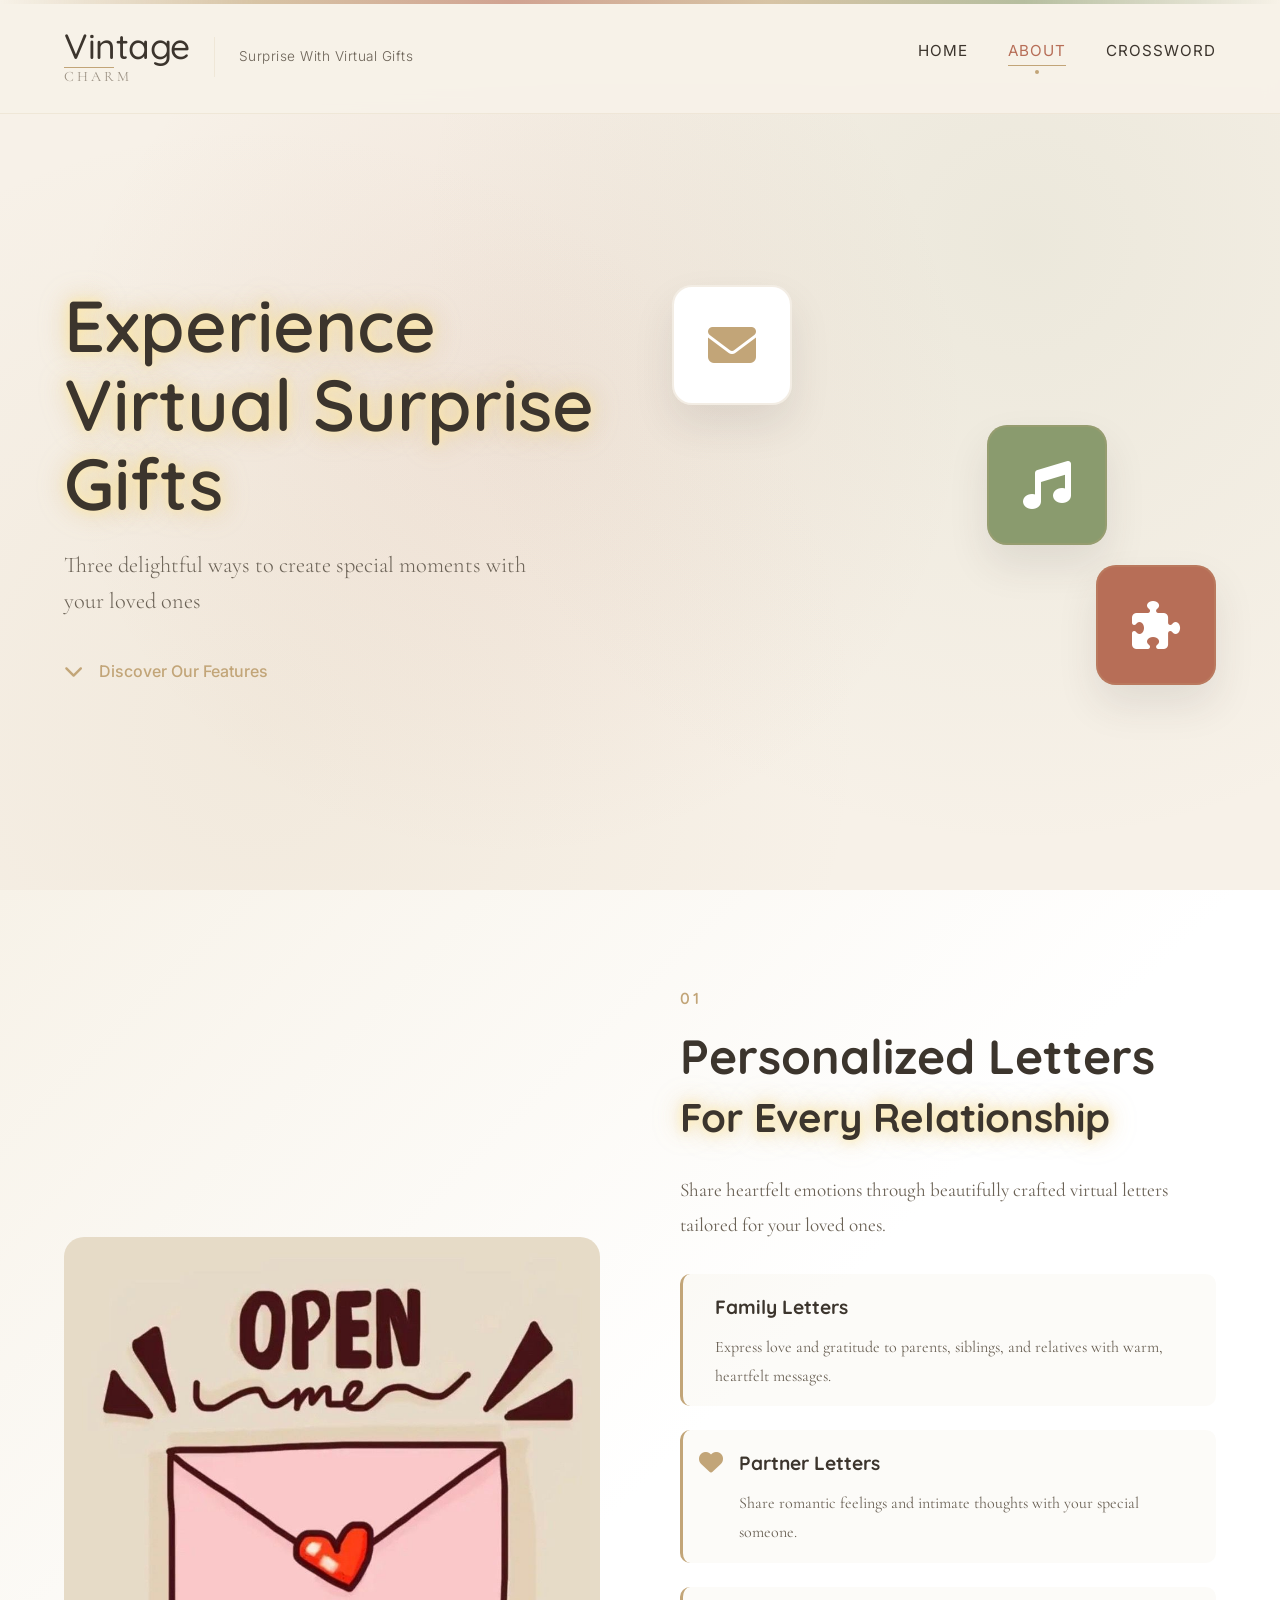
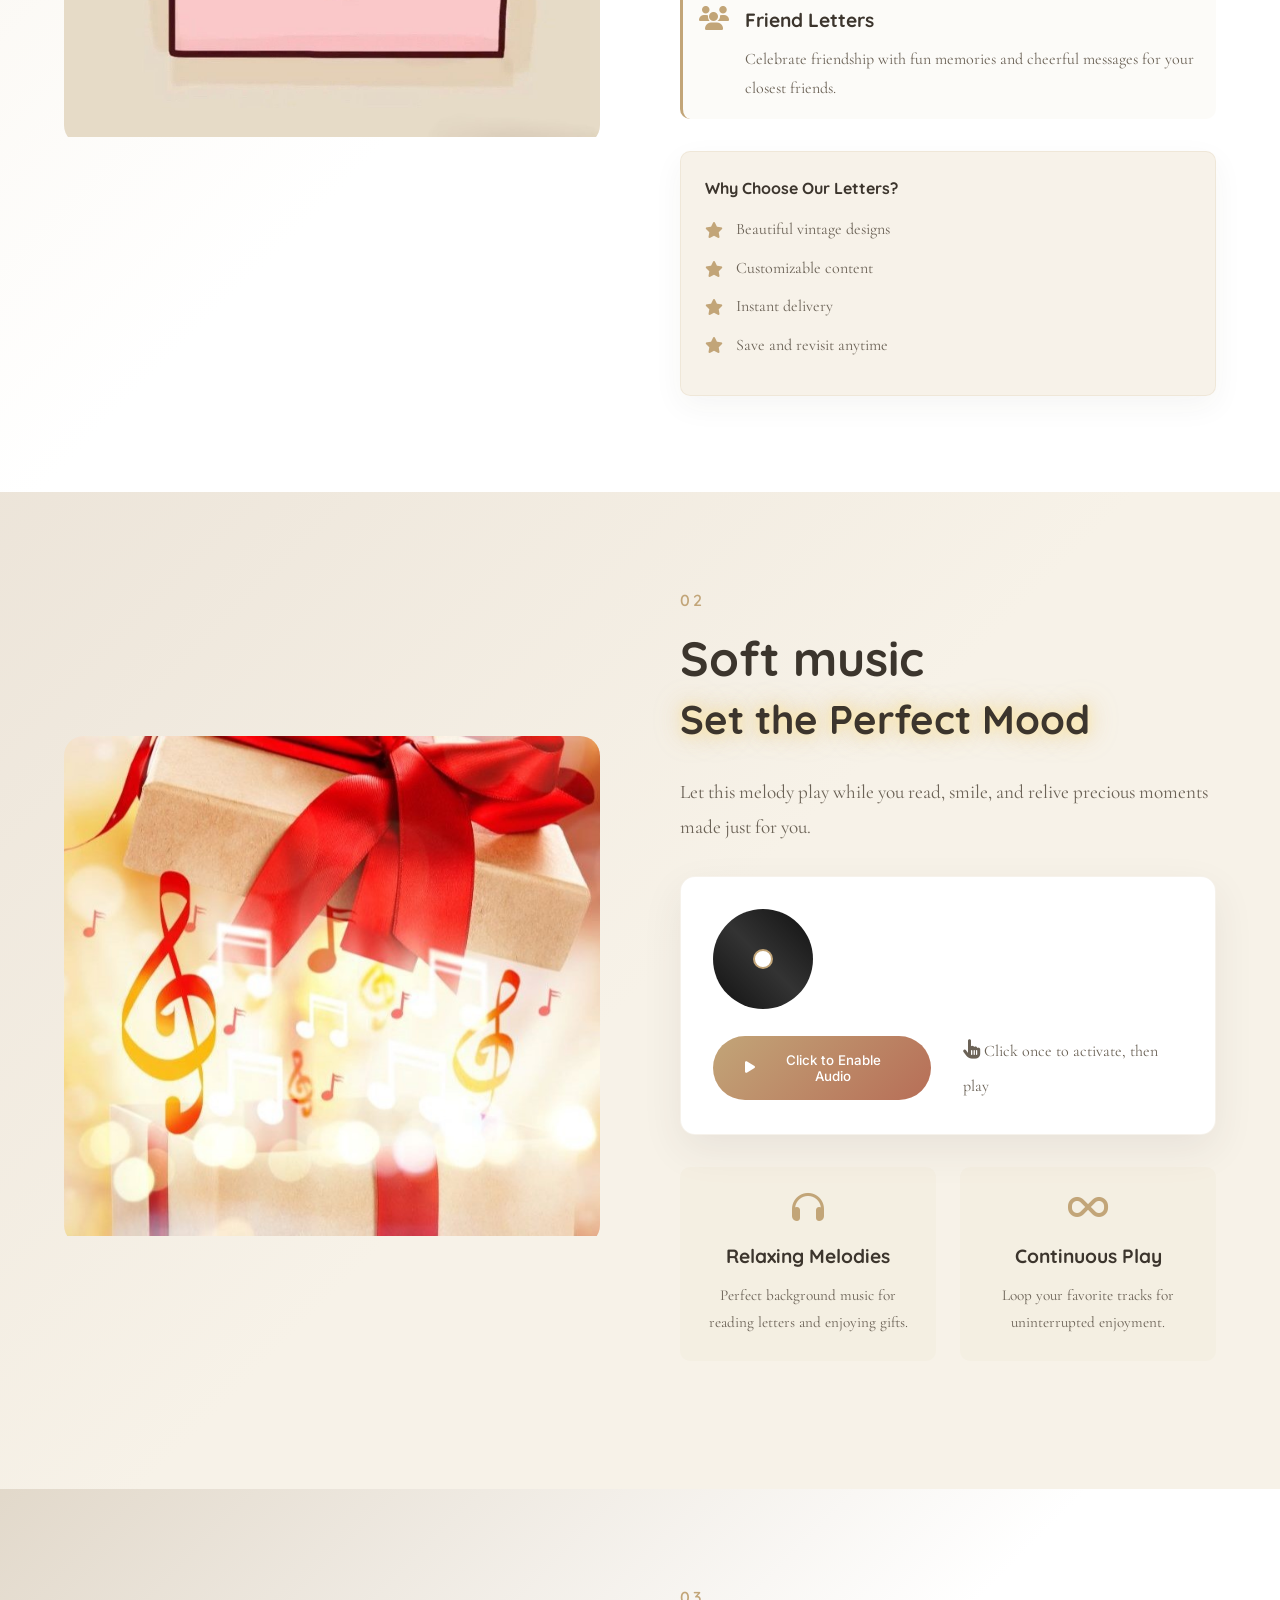
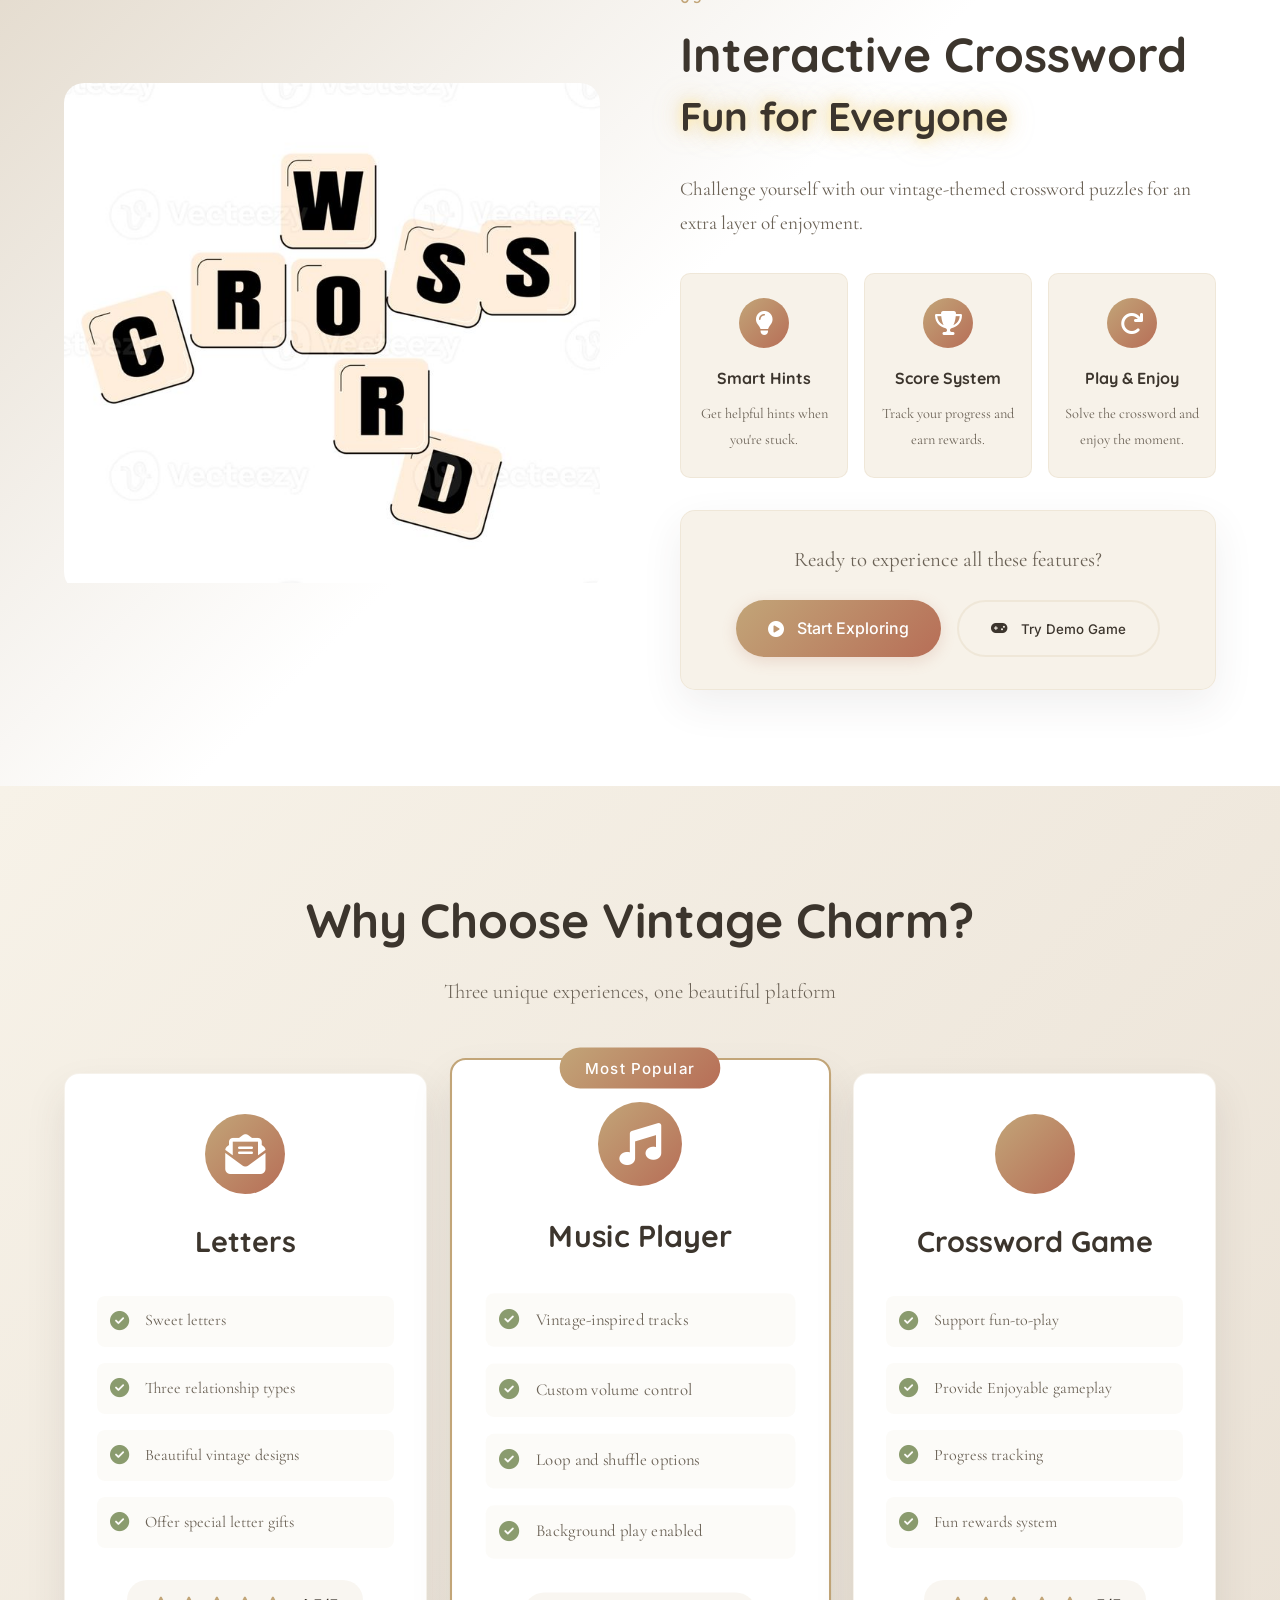
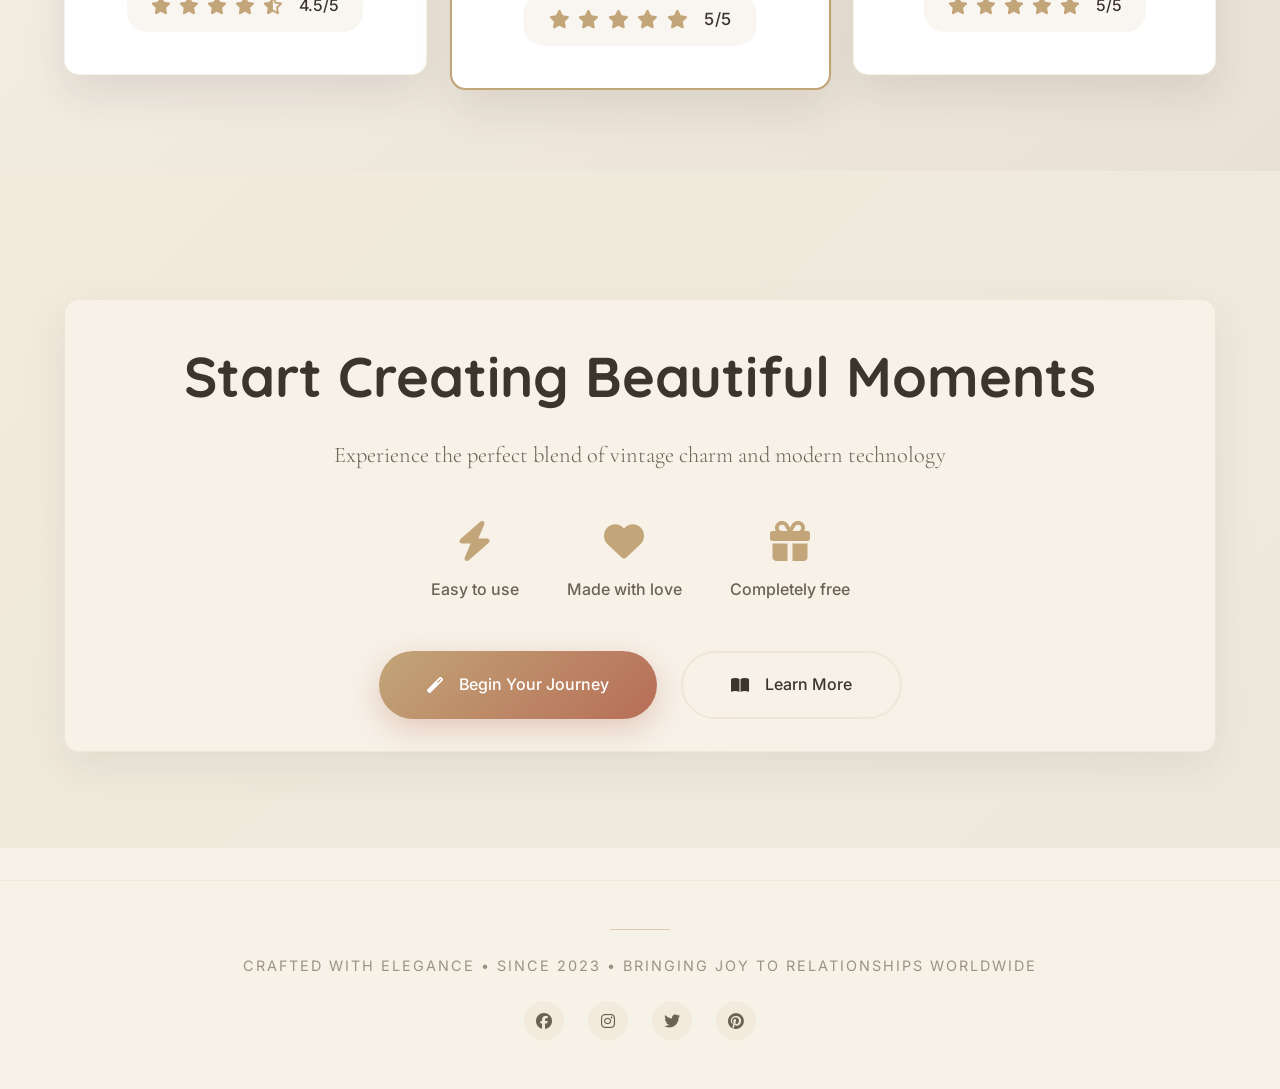
==== about.html @ c9e15c5e "Initial upload of Vintage Charm website" ====
<!DOCTYPE html>
<html lang="en">
<head>
    <meta charset="UTF-8">
    <meta name="viewport" content="width=device-width, initial-scale=1.0">
    <title>Vintage Charm - Experience Our Gifts</title>
    <link rel="stylesheet" href="https://cdnjs.cloudflare.com/ajax/libs/font-awesome/6.4.0/css/all.min.css">
    <link rel="preconnect" href="https://fonts.googleapis.com">
    <link rel="preconnect" href="https://fonts.gstatic.com" crossorigin>
    <link href="https://fonts.googleapis.com/css2?family=Cormorant+Garamond:wght@300;400;500;600&family=Inter:wght@300;400&display=swap" rel="stylesheet">
    <link rel="stylesheet" href="css/about.css">
    <style>
        @import url('https://fonts.googleapis.com/css2?family=Quicksand:wght@400;500;600&display=swap');
    </style>
</head>
<body>
    <!-- Vintage Decorative Top Border -->
    <div class="vintage-border"></div>
    
    <!-- Navigation Bar -->
    <nav class="navbar">
        <div class="nav-container">
            <!-- Logo on Left -->
            <div class="logo-container">
                <div class="logo">
                    <span class="logo-main">Vintage</span>
                    <span class="logo-sub">Charm</span>
                </div>
                <div class="logo-divider"></div>
                <div class="logo-tagline">Surprise With Virtual Gifts</div>
            </div>

            <!-- Navigation Links on Right -->
            <div class="nav-right">
                <div class="nav-links" id="navLinks">
                    <a href="index.html" class="nav-link">
                        <span class="nav-text">Home</span>
                        <span class="nav-dot"></span>
                    </a>
                    <a href="gift.html" class="nav-link active">
                        <span class="nav-text">About</span>
                        <span class="nav-dot"></span>
                    </a>
                    <a href="game.html" class="nav-link">
                        <span class="nav-text">Crossword</span>
                        <span class="nav-dot"></span>
                    </a>
                </div>

                <!-- Mobile Menu Toggle -->
                <button class="menu-toggle" id="menuToggle" aria-label="Toggle menu">
                    <span class="menu-line"></span>
                    <span class="menu-line"></span>
                    <span class="menu-line"></span>
                </button>
            </div>
        </div>
    </nav>

    <!-- Main Content -->
    <main class="main-content">
        <!-- Hero Section -->
        <section class="gift-hero">
            <div class="hero-container">
                <div class="hero-content">
                    <h1 class="hero-title neon-text">Experience<br>Virtual Surprise Gifts</h1>
                    <p class="hero-subtitle">Three delightful ways to create special moments with your loved ones</p>
                    <div class="hero-scroll">
                        <i class="fas fa-chevron-down"></i>
                        <span>Discover Our Features</span>
                    </div>
                </div>
                <div class="hero-visual">
                    <div class="floating-envelope">
                        <i class="fas fa-envelope"></i>
                    </div>
                    <div class="floating-music">
                        <i class="fas fa-music"></i>
                    </div>
                    <div class="floating-puzzle">
                        <i class="fas fa-puzzle-piece"></i>
                    </div>
                </div>
            </div>
        </section>

        <!-- Letters Section -->
        <section class="feature-section letters-section">
            <div class="section-container">
                <div class="feature-image">
                    <div class="image-frame">
                        <img src="images/virtual_letter_gifts.jpg" 
                             alt="Vintage letters and envelopes" class="feature-img">
                      
                    </div>
                </div>
                <div class="feature-content">
                    <div class="feature-number">01</div>
                    <h2 class="feature-title">Personalized Letters<br><span class="neon-text">For Every Relationship</span></h2>
                    <div class="feature-description">
                        <p>Share heartfelt emotions through beautifully crafted virtual letters tailored for your loved ones.</p>
                        
                        <div class="feature-details">
                            <div class="detail-item">
                                <i class="fas fa-family"></i>
                                <div>
                                    <h4>Family Letters</h4>
                                    <p>Express love and gratitude to parents, siblings, and relatives with warm, heartfelt messages.</p>
                                </div>
                            </div>
                            <div class="detail-item">
                                <i class="fas fa-heart"></i>
                                <div>
                                    <h4>Partner Letters</h4>
                                    <p>Share romantic feelings and intimate thoughts with your special someone.</p>
                                </div>
                            </div>
                            <div class="detail-item">
                                <i class="fas fa-users"></i>
                                <div>
                                    <h4>Friend Letters</h4>
                                    <p>Celebrate friendship with fun memories and cheerful messages for your closest friends.</p>
                                </div>
                            </div>
                        </div>
                    </div>
                    
                    <div class="feature-benefits">
                        <h4>Why Choose Our Letters?</h4>
                        <ul>
                            <li><i class="fas fa-star"></i> Beautiful vintage designs</li>
                            <li><i class="fas fa-star"></i> Customizable content</li>
                            <li><i class="fas fa-star"></i> Instant delivery</li>
                            <li><i class="fas fa-star"></i> Save and revisit anytime</li>
                        </ul>
                    </div>
                </div>
            </div>
        </section>

        <!-- Music Section -->
        <section class="feature-section music-section-alt">
            <div class="section-container reverse">
                <div class="feature-content">
                    <div class="feature-number">02</div>
                    <h2 class="feature-title">Soft music<br><span class="neon-text">Set the Perfect Mood</span></h2>
                    <div class="feature-description">
                        <p>Let this melody play while you read, smile, and relive precious moments made just for you.</p>
                        
                       <div class="music-player-demo">
    <div class="player-visual">
        <div class="vinyl">
            <div class="vinyl-disc"></div>
            <div class="vinyl-center"></div>
        </div>
        <div class="sound-waves">
            <div class="wave"></div>
            <div class="wave"></div>
            <div class="wave"></div>
        </div>
    </div>
    
    <div class="player-controls">
        <button class="play-btn" id="demoPlay">
            <i class="fas fa-play"></i>
            <span>Click to Enable Audio</span>
        </button>
    
        
        <!-- User instruction -->
        <div class="audio-instruction">
            <i class="fas fa-hand-pointer"></i>
            <small>Click once to activate, then play</small>
        </div>
    </div>
    
    <!-- Audio Element -->
    <audio id="backgroundMusic" preload="none">
        <source src="assets/Count_on_Me.mp3" type="audio/mpeg">
    </audio>
</div>
                    
                        
                        <div class="music-features">
                            <div class="music-feature">
                                <i class="fas fa-headphones"></i>
                                <h4>Relaxing Melodies</h4>
                                <p>Perfect background music for reading letters and enjoying gifts.</p>
                            </div>
                            <div class="music-feature">
                                <i class="fas fa-infinity"></i>
                                <h4>Continuous Play</h4>
                                <p>Loop your favorite tracks for uninterrupted enjoyment.</p>
                            </div>
                        </div>
                    </div>
                </div>
                <div class="feature-image">
                    <div class="image-frame music-frame">
                        <img src="images/music.jpg" 
                             alt="Vintage music player" class="feature-img">
                        
                    </div>
                </div>
            </div>
        </section>

        <!-- Crossword Section -->
        <section class="feature-section crossword-section" id="crossword-section">
            <div class="section-container">
                <div class="feature-image">
                    <div class="image-frame puzzle-frame">
                        <img src="images/crossword_game.jpg" 
                             alt="Vintage puzzle and games" class="feature-img">
                        
                    </div>
                </div>
                <div class="feature-content">
                    <div class="feature-number">03</div>
                    <h2 class="feature-title">Interactive Crossword<br><span class="neon-text">Fun for Everyone</span></h2>
                    <div class="feature-description">
                        <p>Challenge yourself with our vintage-themed crossword puzzles for an extra layer of enjoyment.</p>
                        
                        
                        <div class="game-features-grid">
                            <div class="game-feature">
                                <div class="game-icon">
                                    <i class="fas fa-lightbulb"></i>
                                </div>
                                <h4>Smart Hints</h4>
                                <p>Get helpful hints when you're stuck.</p>
                            </div>
                            <div class="game-feature">
                                <div class="game-icon">
                                    <i class="fas fa-trophy"></i>
                                </div>
                                <h4>Score System</h4>
                                <p>Track your progress and earn rewards.</p>
                            </div>
                            <div class="game-feature">
                                <div class="game-icon">
                                    <i class="fas fa-redo"></i>
                                </div>
                                <h4>Play & Enjoy</h4>
                                <p>Solve the crossword and enjoy the moment.</p>
                            </div>
                        </div>
                    </div>
                    
                    <div class="cta-container">
                        <p class="cta-text">Ready to experience all these features?</p>
                        <div class="cta-buttons">
                            <a href="index.html" class="cta-btn primary-btn">
                                <i class="fas fa-play-circle"></i>
                                <span>Start Exploring</span>
                            </a>
                            <button class="cta-btn secondary-btn" id="playDemo" onclick="window.location.href='game.html'">
                                <i class="fas fa-gamepad"></i>
                                <span>Try Demo Game</span>
                            </button>
                        </div>
                    </div>
                </div>
            </div>
        </section>

        <!-- Feature Comparison -->
        <section class="comparison-section">
            <div class="comparison-container">
                <h2 class="comparison-title">Why Choose Vintage Charm?</h2>
                <p class="comparison-subtitle">Three unique experiences, one beautiful platform</p>
                
                <div class="comparison-grid">
                    <div class="comparison-card">
                        <div class="card-header">
                            <div class="card-icon">
                                <i class="fas fa-envelope-open-text"></i>
                            </div>
                            <h3>Letters</h3>
                        </div>
                        <div class="card-features">
                            <div class="feature">
                                <i class="fas fa-check-circle"></i>
                                <span>Sweet letters</span>
                            </div>
                            <div class="feature">
                                <i class="fas fa-check-circle"></i>
                                <span>Three relationship types</span>
                            </div>
                            <div class="feature">
                                <i class="fas fa-check-circle"></i>
                                <span>Beautiful vintage designs</span>
                            </div>
                            <div class="feature">
                                <i class="fas fa-check-circle"></i>
                                <span>Offer special letter gifts</span>
                            </div>
                        </div>
                        <div class="card-footer">
                            <div class="rating">
                                <i class="fas fa-star"></i>
                                <i class="fas fa-star"></i>
                                <i class="fas fa-star"></i>
                                <i class="fas fa-star"></i>
                                <i class="fas fa-star-half-alt"></i>
                                <span>4.5/5</span>
                            </div>
                        </div>
                    </div>
                    
                    <div class="comparison-card highlighted">
                        <div class="card-badge">Most Popular</div>
                        <div class="card-header">
                            <div class="card-icon">
                                <i class="fas fa-music"></i>
                            </div>
                            <h3>Music Player</h3>
                        </div>
                        <div class="card-features">
                            <div class="feature">
                                <i class="fas fa-check-circle"></i>
                                <span>Vintage-inspired tracks</span>
                            </div>
                            <div class="feature">
                                <i class="fas fa-check-circle"></i>
                                <span>Custom volume control</span>
                            </div>
                            <div class="feature">
                                <i class="fas fa-check-circle"></i>
                                <span>Loop and shuffle options</span>
                            </div>
                            <div class="feature">
                                <i class="fas fa-check-circle"></i>
                                <span>Background play enabled</span>
                            </div>
                        </div>
                        <div class="card-footer">
                            <div class="rating">
                                <i class="fas fa-star"></i>
                                <i class="fas fa-star"></i>
                                <i class="fas fa-star"></i>
                                <i class="fas fa-star"></i>
                                <i class="fas fa-star"></i>
                                <span>5/5</span>
                            </div>
                        </div>
                    </div>
                    
                    <div class="comparison-card">
                        <div class="card-header">
                            <div class="card-icon">
                                <i class="fas fa-crossword"></i>
                            </div>
                            <h3>Crossword Game</h3>
                        </div>
                        <div class="card-features">
                            <div class="feature">
                                <i class="fas fa-check-circle"></i>
                                <span>Support fun-to-play</span>
                            </div>
                            <div class="feature">
                                <i class="fas fa-check-circle"></i>
                                <span>Provide Enjoyable gameplay</span>
                            </div>
                            <div class="feature">
                                <i class="fas fa-check-circle"></i>
                                <span>Progress tracking</span>
                            </div>
                            <div class="feature">
                                <i class="fas fa-check-circle"></i>
                                <span>Fun rewards system</span>
                            </div>
                        </div>
                        <div class="card-footer">
                            <div class="rating">
                                <i class="fas fa-star"></i>
                                <i class="fas fa-star"></i>
                                <i class="fas fa-star"></i>
                                <i class="fas fa-star"></i>
                                <i class="fas fa-star"></i>
                                <span>5/5</span>
                            </div>
                        </div>
                    </div>
                </div>
            </div>
        </section>

        <!-- Final CTA -->
        <section class="final-cta">
            <div class="cta-container">
                <h2 class="cta-title">Start Creating Beautiful Moments</h2>
                <p class="cta-subtitle">Experience the perfect blend of vintage charm and modern technology</p>
                
                <div class="cta-features">
                    <div class="cta-feature">
                        <i class="fas fa-bolt"></i>
                        <p>Easy to use</p>
                    </div>
                    <div class="cta-feature">
                        <i class="fas fa-heart"></i>
                        <p>Made with love</p>
                    </div>
                    <div class="cta-feature">
                        <i class="fas fa-gift"></i>
                        <p>Completely free</p>
                    </div>
                </div>
                
                <div class="cta-actions">
                    <a href="index.html" class="main-cta-btn">
                        <i class="fas fa-magic"></i>
                        <span>Begin Your Journey</span>
                    </a>
                    <a href="about.html" class="secondary-cta-btn">
                        <i class="fas fa-book-open"></i>
                        <span>Learn More</span>
                    </a>
                </div>
            </div>
        </section>
    </main>

    <!-- Vintage Footer -->
    <footer class="vintage-footer">
        <div class="footer-content">
            <div class="footer-line"></div>
            <p class="footer-text">Crafted with elegance • Since 2023 • Bringing joy to relationships worldwide</p>
            <div class="social-icons">
                <a href="https://www.facebook.com" class="social-icon"><i class="fab fa-facebook"></i></a>
                <a href="https://www.instagram.com" class="social-icon"><i class="fab fa-instagram"></i></a>
                <a href="https://twitter.com" class="social-icon"><i class="fab fa-twitter"></i></a>
                <a href="https://pinterest.com" class="social-icon"><i class="fab fa-pinterest"></i></a>
            </div>
        </div>
    </footer>

    <script src="js/about.js"></script>
   
</body>
</html>
---- css/about.css ----
/* ===== CSS Variables - Vintage Color Palette ===== */
:root {
    /* Primary Vintage Colors */
    --vintage-cream: #F7F2E8;
    --antique-beige: #E8DFD3;
    --soft-oatmeal: #D9CEBE;
    --warm-sand: #C9BAA5;
    
    /* Accent Colors */
    --accent-gold: #C2A578;
    --rust-accent: #B76E57;
    --sage-green: #8A9B6E;
    
    /* Neon Glow Colors */
    --neon-gold: #FFE8A3;
    --neon-glow: rgba(255, 232, 163, 0.8);
    --neon-shadow: rgba(194, 165, 120, 0.4);
    
    /* Text Colors */
    --text-dark: #3C352D;
    --text-medium: #6B6256;
    --text-light: #9C9284;
    
    /* Decorative Colors */
    --border-soft: rgba(194, 165, 120, 0.15);
    --shadow-subtle: rgba(60, 53, 45, 0.05);
    
    /* Font Families */
    --font-heading: 'Quicksand', -apple-system, BlinkMacSystemFont, sans-serif;
    --font-body: 'Cormorant Garamond', Georgia, serif;
    --font-ui: 'Inter', -apple-system, BlinkMacSystemFont, sans-serif;
}

/* ===== Base Reset & Typography ===== */
* {
    margin: 0;
    padding: 0;
    box-sizing: border-box;
}

body {
    font-family: var(--font-body);
    background-color: var(--vintage-cream);
    color: var(--text-dark);
    line-height: 1.6;
    overflow-x: hidden;
}

/* ===== Vintage Decorative Border ===== */
.vintage-border {
    position: fixed;
    top: 0;
    left: 0;
    right: 0;
    height: 4px;
    background: linear-gradient(90deg, 
        transparent 0%, 
        var(--accent-gold) 20%, 
        var(--rust-accent) 40%, 
        var(--accent-gold) 60%, 
        var(--sage-green) 80%, 
        transparent 100%);
    z-index: 1002;
    opacity: 0.6;
}

/* ===== Navigation Bar ===== */
.navbar {
    position: fixed;
    top: 0;
    left: 0;
    right: 0;
    background-color: var(--vintage-cream);
    z-index: 1001;
    padding: 1.8rem 5%;
    border-bottom: 1px solid var(--border-soft);
    backdrop-filter: blur(10px);
    background-color: rgba(247, 242, 232, 0.95);
}

.nav-container {
    max-width: 1400px;
    margin: 0 auto;
    display: flex;
    justify-content: space-between;
    align-items: center;
}

/* ===== Logo Styles ===== */
.logo-container {
    display: flex;
    align-items: center;
    gap: 1.5rem;
}

.logo {
    display: flex;
    flex-direction: column;
    line-height: 1;
}

.logo-main {
    font-family: var(--font-heading);
    font-size: 2.2rem;
    font-weight: 500;
    letter-spacing: -0.5px;
    color: var(--text-dark);
    position: relative;
    padding-bottom: 4px;
}

.logo-main::after {
    content: '';
    position: absolute;
    bottom: 0;
    left: 0;
    width: 40%;
    height: 1px;
    background-color: var(--accent-gold);
    transition: width 0.3s ease;
}

.logo:hover .logo-main::after {
    width: 100%;
}

.logo-sub {
    font-family: var(--font-body);
    font-size: 0.9rem;
    font-weight: 400;
    letter-spacing: 3px;
    color: var(--text-light);
    margin-top: 2px;
    text-transform: uppercase;
}

.logo-divider {
    width: 1px;
    height: 40px;
    background-color: var(--border-soft);
}

.logo-tagline {
    font-family: var(--font-ui);
    font-size: 0.85rem;
    color: var(--text-medium);
    font-weight: 300;
    letter-spacing: 0.5px;
    max-width: 180px;
}

/* ===== Navigation Links ===== */
.nav-right {
    display: flex;
    align-items: center;
}

.nav-links {
    display: flex;
    gap: 2.5rem;
    align-items: center;
}

.nav-link {
    display: flex;
    flex-direction: column;
    align-items: center;
    text-decoration: none;
    position: relative;
    padding: 0.5rem 0;
    transition: all 0.3s ease;
}

.nav-text {
    font-family: var(--font-ui);
    font-size: 0.95rem;
    color: var(--text-dark);
    letter-spacing: 1px;
    font-weight: 400;
    text-transform: uppercase;
    transition: color 0.3s ease;
}

.nav-dot {
    width: 4px;
    height: 4px;
    background-color: transparent;
    border-radius: 50%;
    margin-top: 6px;
    transition: all 0.3s ease;
}

/* ===== Navigation Hover & Active States ===== */
.nav-link:hover .nav-text {
    color: var(--rust-accent);
}

.nav-link:hover .nav-dot {
    background-color: var(--accent-gold);
    transform: scale(1.2);
}

.nav-link.active .nav-text {
    color: var(--rust-accent);
    position: relative;
}

.nav-link.active .nav-text::after {
    content: '';
    position: absolute;
    bottom: -2px;
    left: 0;
    width: 100%;
    height: 1px;
    background-color: var(--accent-gold);
}

.nav-link.active .nav-dot {
    background-color: var(--accent-gold);
}

/* ===== Mobile Menu Toggle ===== */
.menu-toggle {
    display: none;
    flex-direction: column;
    justify-content: space-between;
    width: 30px;
    height: 21px;
    background: none;
    border: none;
    cursor: pointer;
    padding: 0;
    z-index: 1003;
}

.menu-line {
    width: 100%;
    height: 1px;
    background-color: var(--text-dark);
    transition: all 0.3s ease;
    transform-origin: left center;
}

.menu-toggle:hover .menu-line {
    background-color: var(--accent-gold);
}

/* ===== Vintage Footer ===== */
.vintage-footer {
    padding: 3rem 5%;
    border-top: 1px solid var(--border-soft);
    margin-top: 2rem;
}

.footer-content {
    max-width: 1400px;
    margin: 0 auto;
    text-align: center;
}

.footer-line {
    width: 60px;
    height: 1px;
    background-color: var(--accent-gold);
    margin: 0 auto 1.5rem;
    opacity: 0.5;
}

.footer-text {
    font-family: var(--font-ui);
    font-size: 0.9rem;
    color: var(--text-light);
    letter-spacing: 2px;
    text-transform: uppercase;
}

/* ===== Responsive Design ===== */

@media (max-width: 768px) {
    .navbar {
        padding: 1.5rem 5%;
    }
    
    .nav-container {
        flex-wrap: wrap;
    }
    
    .menu-toggle {
        display: flex;
    }
    
    .nav-links {
        position: fixed;
        top: 0;
        right: -100%;
        width: 280px;
        height: 100vh;
        background-color: var(--vintage-cream);
        flex-direction: column;
        justify-content: center;
        gap: 2.5rem;
        padding: 2rem;
        transition: right 0.4s ease;
        box-shadow: -5px 0 20px var(--shadow-subtle);
        z-index: 1002;
    }
    
    .nav-links.active {
        right: 0;
    }
    
    .menu-toggle.active .menu-line:nth-child(1) {
        transform: rotate(45deg) translate(2px, 1px);
    }
    
    .menu-toggle.active .menu-line:nth-child(2) {
        opacity: 0;
    }
    
    .menu-toggle.active .menu-line:nth-child(3) {
        transform: rotate(-45deg) translate(2px, -1px);
    }
    
    .logo-main {
        font-size: 1.8rem;
    }
    
    .logo-tagline {
        display: none;
    }
}

/* ===== Gift Page Main Styles ===== */
.main-content {
    margin-top: 80px;
    padding: 0;
}

/* Hero Section */
.gift-hero {
    min-height: 90vh;
     background-color: rgba(247, 242, 232, 0.95);
    display: flex;
    align-items: center;
    justify-content: center;
    padding: 4rem 5%;
    position: relative;
    overflow: hidden;
}

.gift-hero::before {
    content: '';
    position: absolute;
    top: 0;
    left: 0;
    right: 0;
    bottom: 0;
    background: 
        radial-gradient(circle at 20% 80%, rgba(194, 165, 120, 0.1) 0%, transparent 50%),
        radial-gradient(circle at 80% 20%, rgba(138, 155, 110, 0.1) 0%, transparent 50%),
        radial-gradient(circle at 40% 40%, rgba(183, 110, 87, 0.1) 0%, transparent 50%);
}

.hero-container {
    max-width: 1400px;
    width: 100%;
    display: flex;
    align-items: center;
    justify-content: space-between;
    gap: 4rem;
    position: relative;
    z-index: 1;
}

.hero-content {
    flex: 1;
}

.hero-title {
    font-family: var(--font-heading);
    font-size: 4.5rem;
    font-weight: 600;
    line-height: 1.1;
    color: var(--text-dark);
    margin-bottom: 1.5rem;
}

.neon-text {
    animation: neonPulse 3s infinite alternate;
    text-shadow: 
        0 0 10px var(--neon-glow),
        0 0 20px var(--neon-glow),
        0 0 30px var(--neon-shadow);
}

@keyframes neonPulse {
    0% {
        text-shadow: 
            0 0 10px var(--neon-glow),
            0 0 20px var(--neon-glow),
            0 0 30px var(--neon-shadow);
    }
    100% {
        text-shadow: 
            0 0 20px var(--neon-glow),
            0 0 40px var(--neon-glow),
            0 0 60px var(--neon-shadow);
    }
}

.hero-subtitle {
    font-family: var(--font-body);
    font-size: 1.4rem;
    color: var(--text-medium);
    margin-bottom: 2.5rem;
    font-weight: 300;
    max-width: 500px;
}

.hero-scroll {
    display: flex;
    align-items: center;
    gap: 1rem;
    color: var(--accent-gold);
    font-family: var(--font-ui);
    font-weight: 500;
    animation: bounce 2s infinite;
}

@keyframes bounce {
    0%, 100% { transform: translateY(0); }
    50% { transform: translateY(-10px); }
}

.hero-scroll i {
    font-size: 1.2rem;
}

.hero-visual {
    flex: 1;
    position: relative;
    height: 400px;
}

.floating-envelope,
.floating-music,
.floating-puzzle {
    position: absolute;
    width: 120px;
    height: 120px;
    background: white;
    border-radius: 20px;
    display: flex;
    align-items: center;
    justify-content: center;
    font-size: 3rem;
    color: var(--accent-gold);
    box-shadow: 
        0 20px 40px rgba(60, 53, 45, 0.1),
        inset 0 0 0 2px rgba(194, 165, 120, 0.2);
    animation: floatElement 6s ease-in-out infinite;
}

.floating-envelope {
    top: 0;
    left: 0;
    animation-delay: 0s;
}

.floating-music {
    top: 50%;
    right: 20%;
    transform: translateY(-50%);
    animation-delay: 2s;
    background: var(--sage-green);
    color: white;
}

.floating-puzzle {
    bottom: 0;
    right: 0;
    animation-delay: 4s;
    background: var(--rust-accent);
    color: white;
}

@keyframes floatElement {
    0%, 100% { 
        transform: translateY(0) rotate(0deg); 
    }
    50% { 
        transform: translateY(-20px) rotate(5deg); 
    }
}

/* Feature Sections */
.feature-section {
    padding: 6rem 5%;
    position: relative;
}

.letters-section {
    background: linear-gradient(135deg, 
        rgba(247, 242, 232, 0.7) 0%, 
        rgba(255, 255, 255, 1) 50%);
}

.music-section-alt {
    background: linear-gradient(135deg, 
        rgba(232, 223, 211, 0.7) 0%, 
        rgba(247, 242, 232, 1) 50%);
}

.crossword-section {
    background: linear-gradient(135deg, 
        rgba(217, 206, 190, 0.7) 0%, 
        rgba(255, 255, 255, 1) 50%);
}

.section-container {
    max-width: 1400px;
    margin: 0 auto;
    display: flex;
    align-items: center;
    gap: 5rem;
}

.section-container.reverse {
    flex-direction: row-reverse;
}

.feature-image {
    flex: 1;
}

.feature-content {
    flex: 1;
}

.image-frame {
    position: relative;
    border-radius: 20px;
    overflow: hidden;
}

.feature-img {
    width: 100%;
    height: 500px;
    object-fit: cover;
    transition: transform 0.8s ease;
}

.image-frame:hover .feature-img {
    transform: scale(1.05);
}

.image-overlay {
    position: absolute;
    top: 0;
    left: 0;
    right: 0;
    bottom: 0;
    pointer-events: none;
}

.polaroid {
    position: absolute;
    width: 100px;
    height: 120px;
    background: white;
    padding: 10px;
    border-radius: 5px;
    box-shadow: 0 10px 30px rgba(0, 0, 0, 0.2);
    display: flex;
    flex-direction: column;
    align-items: center;
    justify-content: center;
    animation: float 8s ease-in-out infinite;
}

.polaroid i {
    font-size: 2rem;
    color: var(--accent-gold);
    margin-bottom: 10px;
}

.polaroid span {
    font-family: var(--font-ui);
    font-size: 0.9rem;
    color: var(--text-dark);
    font-weight: 500;
}

.polaroid-1 {
    top: 20px;
    left: 20px;
    animation-delay: 0s;
}

.polaroid-2 {
    top: 50%;
    right: 30px;
    transform: translateY(-50%);
    animation-delay: 2s;
}

.polaroid-3 {
    bottom: 20px;
    left: 40px;
    animation-delay: 4s;
}

.feature-number {
    font-family: var(--font-heading);
    font-size: 1rem;
    color: var(--accent-gold);
    margin-bottom: 1rem;
    font-weight: 600;
    letter-spacing: 3px;
    text-transform: uppercase;
}

.feature-title {
    font-family: var(--font-heading);
    font-size: 3rem;
    color: var(--text-dark);
    margin-bottom: 2rem;
    line-height: 1.2;
}

.feature-title span {
    display: block;
    margin-top: 0.5rem;
    font-size: 2.5rem;
}

.feature-description {
    font-family: var(--font-body);
    font-size: 1.2rem;
    color: var(--text-medium);
    line-height: 1.8;
    margin-bottom: 2rem;
}

.feature-details {
    margin: 2rem 0;
}

.detail-item {
    display: flex;
    align-items: flex-start;
    gap: 1rem;
    margin-bottom: 1.5rem;
    padding: 1rem;
    background: rgba(194, 165, 120, 0.05);
    border-radius: 10px;
    border-left: 3px solid var(--accent-gold);
}

.detail-item i {
    font-size: 1.5rem;
    color: var(--accent-gold);
    margin-top: 0.2rem;
}

.detail-item h4 {
    font-family: var(--font-heading);
    font-size: 1.2rem;
    color: var(--text-dark);
    margin-bottom: 0.5rem;
}

.detail-item p {
    font-family: var(--font-body);
    color: var(--text-medium);
    font-size: 1rem;
    margin: 0;
}

.feature-benefits {
    background: rgba(247, 242, 232, 0.95);
    padding: 1.5rem;
    border-radius: 10px;
    border: 1px solid var(--border-soft);
    box-shadow: 0 10px 30px rgba(60, 53, 45, 0.05);
}

.feature-benefits h4 {
    font-family: var(--font-heading);
    color: var(--text-dark);
    margin-bottom: 1rem;
}

.feature-benefits ul {
    list-style: none;
}

.feature-benefits li {
    display: flex;
    align-items: center;
    gap: 0.8rem;
    margin-bottom: 0.8rem;
    font-family: var(--font-body);
    color: var(--text-medium);
}

.feature-benefits li i {
    color: var(--accent-gold);
}

/* Music Player Demo */
.music-player-demo {
    background: white;
    padding: 2rem;
    border-radius: 15px;
    margin: 2rem 0;
    border: 1px solid var(--border-soft);
    box-shadow: 0 15px 40px rgba(60, 53, 45, 0.08);
}

.player-visual {
    display: flex;
    align-items: center;
    gap: 2rem;
    margin-bottom: 1.5rem;
}

.vinyl {
    position: relative;
    width: 100px;
    height: 100px;
}

.vinyl-disc {
    width: 100%;
    height: 100%;
    background: linear-gradient(45deg, #111, #333, #111);
    border-radius: 50%;
    position: relative;
    animation: rotate 20s linear infinite paused;
}

.music-playing .vinyl-disc {
    animation-play-state: running;
}

.vinyl-center {
    position: absolute;
    top: 50%;
    left: 50%;
    transform: translate(-50%, -50%);
    width: 20px;
    height: 20px;
    background: white;
    border-radius: 50%;
    border: 2px solid var(--accent-gold);
}

.sound-waves {
    flex: 1;
    display: flex;
    align-items: center;
    gap: 5px;
    height: 40px;
}

.wave {
    width: 4px;
    background: var(--accent-gold);
    border-radius: 2px;
    animation: waveHeight 1.5s ease-in-out infinite;
}

.wave:nth-child(2) { animation-delay: 0.2s; }
.wave:nth-child(3) { animation-delay: 0.4s; }

@keyframes waveHeight {
    0%, 100% { height: 20px; }
    50% { height: 40px; }
}

.player-controls {
    display: flex;
    align-items: center;
    justify-content: space-between;
    gap: 2rem;
}

.play-btn {
    background: linear-gradient(135deg, var(--accent-gold), var(--rust-accent));
    color: white;
    border: none;
    padding: 1rem 2rem;
    border-radius: 50px;
    font-family: var(--font-ui);
    font-weight: 500;
    display: flex;
    align-items: center;
    gap: 0.8rem;
    cursor: pointer;
    transition: all 0.3s ease;
}

.play-btn:hover {
    transform: translateY(-2px);
    box-shadow: 0 10px 25px rgba(183, 110, 87, 0.3);
}

.volume-control {
    display: flex;
    align-items: center;
    gap: 1rem;
    flex: 1;
}

.volume-control i {
    color: var(--text-light);
    font-size: 1.2rem;
}

.volume-bar {
    flex: 1;
    height: 6px;
    background: var(--border-soft);
    border-radius: 3px;
    position: relative;
    cursor: pointer;
}

.volume-level {
    position: absolute;
    left: 0;
    top: 0;
    height: 100%;
    width: 70%;
    background: linear-gradient(90deg, var(--accent-gold), var(--rust-accent));
    border-radius: 3px;
}

.music-features {
    display: grid;
    grid-template-columns: 1fr 1fr;
    gap: 1.5rem;
    margin-top: 2rem;
}

.music-feature {
    text-align: center;
    padding: 1.5rem;
    background: rgba(194, 165, 120, 0.05);
    border-radius: 10px;
}

.music-feature i {
    font-size: 2rem;
    color: var(--accent-gold);
    margin-bottom: 1rem;
}

.music-feature h4 {
    font-family: var(--font-heading);
    color: var(--text-dark);
    margin-bottom: 0.5rem;
}

.music-feature p {
    font-family: var(--font-body);
    color: var(--text-medium);
    font-size: 0.95rem;
}


.game-features-grid {
    display: grid;
    grid-template-columns: repeat(3, 1fr);
    gap: 1rem;
    margin: 2rem 0;
}

.game-feature {
    text-align: center;
    padding: 1.5rem 1rem;
    background: rgba(247, 242, 232, 0.95);;
    border-radius: 10px;
    border: 1px solid var(--border-soft);
    transition: all 0.3s ease;
}

.game-feature:hover {
    transform: translateY(-5px);
    box-shadow: 0 10px 25px rgba(60, 53, 45, 0.1);
}

.game-icon {
    width: 50px;
    height: 50px;
    background: linear-gradient(135deg, var(--accent-gold), var(--rust-accent));
    border-radius: 50%;
    display: flex;
    align-items: center;
    justify-content: center;
    margin: 0 auto 1rem;
    color: white;
    font-size: 1.5rem;
}

.game-feature h4 {
    font-family: var(--font-heading);
    color: var(--text-dark);
    margin-bottom: 0.5rem;
    font-size: 1rem;
}

.game-feature p {
    font-family: var(--font-body);
    color: var(--text-medium);
    font-size: 0.9rem;
}

.cta-container {
    text-align: center;
    padding: 2rem;
    background: rgba(247, 242, 232, 0.95);;
    border-radius: 15px;
    border: 1px solid var(--border-soft);
    box-shadow: 0 15px 40px rgba(60, 53, 45, 0.08);
    margin-top: 2rem;
}

.cta-text {
    font-family: var(--font-body);
    font-size: 1.3rem;
    color: var(--text-medium);
    margin-bottom: 1.5rem;
}

.cta-buttons {
    display: flex;
    gap: 1rem;
    justify-content: center;
    flex-wrap: wrap;
}

.cta-btn {
    padding: 1rem 2rem;
    border-radius: 50px;
    font-family: var(--font-ui);
    font-weight: 500;
    text-decoration: none;
    display: inline-flex;
    align-items: center;
    gap: 0.8rem;
    transition: all 0.3s ease;
}

.primary-btn {
    background: linear-gradient(135deg, var(--accent-gold), var(--rust-accent));
    color: white;
    box-shadow: 0 4px 15px rgba(183, 110, 87, 0.2);
}

.primary-btn:hover {
    transform: translateY(-3px);
    box-shadow: 0 10px 25px rgba(183, 110, 87, 0.3);
}

.secondary-btn {
    background: transparent;
    color: var(--text-dark);
    border: 2px solid var(--border-soft);
}

.secondary-btn:hover {
    border-color: var(--accent-gold);
    color: var(--accent-gold);
    transform: translateY(-3px);
}


/* Comparison Section */
.comparison-section {
    padding: 6rem 5%;
    background: linear-gradient(135deg, 
        rgba(247, 242, 232, 0.9) 0%, 
        rgba(232, 223, 211, 0.9) 100%);
}

.comparison-container {
    max-width: 1200px;
    margin: 0 auto;
}

.comparison-title {
    font-family: var(--font-heading);
    font-size: 3rem;
    color: var(--text-dark);
    text-align: center;
    margin-bottom: 1rem;
}

.comparison-subtitle {
    font-family: var(--font-body);
    font-size: 1.3rem;
    color: var(--text-medium);
    text-align: center;
    margin-bottom: 4rem;
    font-weight: 300;
}

.comparison-grid {
    display: grid;
    grid-template-columns: repeat(auto-fit, minmax(300px, 1fr));
    gap: 2rem;
}

.comparison-card {
    background: white;
    border-radius: 15px;
    padding: 2.5rem 2rem;
    box-shadow: 0 20px 40px rgba(60, 53, 45, 0.1);
    border: 1px solid var(--border-soft);
    position: relative;
    transition: all 0.3s ease;
}

.comparison-card:hover {
    transform: translateY(-10px);
    box-shadow: 0 30px 60px rgba(60, 53, 45, 0.15);
}

.comparison-card.highlighted {
    border: 2px solid var(--accent-gold);
    transform: scale(1.05);
}

.card-badge {
    position: absolute;
    top: -12px;
    left: 50%;
    transform: translateX(-50%);
    background: linear-gradient(135deg, var(--accent-gold), var(--rust-accent));
    color: white;
    padding: 0.5rem 1.5rem;
    border-radius: 20px;
    font-family: var(--font-ui);
    font-weight: 500;
    font-size: 0.9rem;
    letter-spacing: 1px;
}

.card-header {
    text-align: center;
    margin-bottom: 2rem;
}

.card-icon {
    width: 80px;
    height: 80px;
    background: linear-gradient(135deg, var(--accent-gold), var(--rust-accent));
    border-radius: 50%;
    display: flex;
    align-items: center;
    justify-content: center;
    margin: 0 auto 1.5rem;
    color: white;
    font-size: 2.5rem;
}

.card-header h3 {
    font-family: var(--font-heading);
    font-size: 1.8rem;
    color: var(--text-dark);
}

.card-features {
    margin-bottom: 2rem;
}

.feature {
    display: flex;
    align-items: center;
    gap: 1rem;
    margin-bottom: 1rem;
    padding: 0.8rem;
    background: rgba(194, 165, 120, 0.05);
    border-radius: 8px;
}

.feature i {
    color: var(--sage-green);
    font-size: 1.2rem;
}

.feature span {
    font-family: var(--font-body);
    color: var(--text-medium);
}

.card-footer {
    text-align: center;
}

.rating {
    display: inline-flex;
    align-items: center;
    gap: 0.5rem;
    padding: 0.8rem 1.5rem;
    background: rgba(194, 165, 120, 0.1);
    border-radius: 20px;
}

.rating i {
    color: var(--accent-gold);
    font-size: 1.1rem;
}

.rating span {
    font-family: var(--font-ui);
    font-weight: 500;
    color: var(--text-dark);
    margin-left: 0.5rem;
}

/* Final CTA */
.final-cta {
    padding: 6rem 5%;
    background: linear-gradient(135deg, 
        rgba(194, 165, 120, 0.1) 0%, 
        rgba(138, 155, 110, 0.1) 100%);
    text-align: center;
}

.cta-title {
    font-family: var(--font-heading);
    font-size: 3.5rem;
    color: var(--text-dark);
    margin-bottom: 1rem;
}

.cta-subtitle {
    font-family: var(--font-body);
    font-size: 1.4rem;
    color: var(--text-medium);
    margin-bottom: 3rem;
    font-weight: 300;
}

.cta-features {
    display: flex;
    justify-content: center;
    gap: 3rem;
    margin-bottom: 3rem;
}

.cta-feature {
    display: flex;
    flex-direction: column;
    align-items: center;
    gap: 1rem;
}

.cta-feature i {
    font-size: 2.5rem;
    color: var(--accent-gold);
}

.cta-feature p {
    font-family: var(--font-ui);
    color: var(--text-medium);
    font-weight: 500;
}

.cta-actions {
    display: flex;
    justify-content: center;
    gap: 1.5rem;
    flex-wrap: wrap;
}

.main-cta-btn {
    background: linear-gradient(135deg, var(--accent-gold), var(--rust-accent));
    color: white;
    padding: 1.2rem 3rem;
    border-radius: 50px;
    font-family: var(--font-ui);
    font-weight: 500;
    text-decoration: none;
    display: inline-flex;
    align-items: center;
    gap: 1rem;
    transition: all 0.3s ease;
    box-shadow: 0 10px 30px rgba(183, 110, 87, 0.3);
}

.main-cta-btn:hover {
    transform: translateY(-5px) scale(1.05);
    box-shadow: 0 20px 40px rgba(183, 110, 87, 0.4);
}

.secondary-cta-btn {
    background: transparent;
    color: var(--text-dark);
    padding: 1.2rem 3rem;
    border-radius: 50px;
    font-family: var(--font-ui);
    font-weight: 500;
    text-decoration: none;
    display: inline-flex;
    align-items: center;
    gap: 1rem;
    transition: all 0.3s ease;
    border: 2px solid var(--border-soft);
}

.secondary-cta-btn:hover {
    border-color: var(--accent-gold);
    color: var(--accent-gold);
    transform: translateY(-5px);
}

/* Social Icons in Footer */
.social-icons {
    display: flex;
    justify-content: center;
    gap: 1.5rem;
    margin-top: 1.5rem;
}

.social-icon {
    width: 40px;
    height: 40px;
    background: rgba(194, 165, 120, 0.1);
    border-radius: 50%;
    display: flex;
    align-items: center;
    justify-content: center;
    color: var(--text-medium);
    text-decoration: none;
    transition: all 0.3s ease;
}

.social-icon:hover {
    background: var(--accent-gold);
    color: white;
    transform: translateY(-3px);
}

/* Responsive Design */
@media (max-width: 1200px) {
    .hero-title {
        font-size: 3.5rem;
    }
    
    .feature-title {
        font-size: 2.5rem;
    }
    
    .feature-title span {
        font-size: 2rem;
    }
}

@media (max-width: 992px) {
    .hero-container {
        flex-direction: column;
        text-align: center;
    }
    
    .hero-subtitle {
        margin: 0 auto 2.5rem;
    }
    
    .hero-visual {
        height: 300px;
        width: 100%;
    }
    
    .section-container {
        flex-direction: column;
        gap: 3rem;
    }
    
    .section-container.reverse {
        flex-direction: column;
    }
    
    .music-features {
        grid-template-columns: 1fr;
    }
    
    .game-features-grid {
        grid-template-columns: 1fr;
    }
}

@media (max-width: 768px) {
    .hero-title {
        font-size: 2.8rem;
    }
    
    .feature-title {
        font-size: 2rem;
    }
    
    .feature-title span {
        font-size: 1.6rem;
    }
    
    .floating-envelope,
    .floating-music,
    .floating-puzzle {
        width: 80px;
        height: 80px;
        font-size: 2rem;
    }
    
    .comparison-card.highlighted {
        transform: none;
    }
    
    .cta-buttons {
        flex-direction: column;
        align-items: center;
    }
    
    .cta-btn {
        width: 100%;
        max-width: 300px;
        justify-content: center;
    }
}

@media (max-width: 576px) {
    .gift-hero {
        min-height: 80vh;
        padding: 2rem 5%;
    }
    
    .hero-title {
        font-size: 2.2rem;
    }
    
    .feature-section {
        padding: 4rem 5%;
    }
    
    .polaroid {
        display: none;
    }
    
    .feature-description {
        font-size: 1.1rem;
    }
    
    .cta-features {
        flex-direction: column;
        gap: 2rem;
    }
    
    .main-cta-btn,
    .secondary-cta-btn {
        padding: 1rem 2rem;
        width: 100%;
        justify-content: center;
    }
}
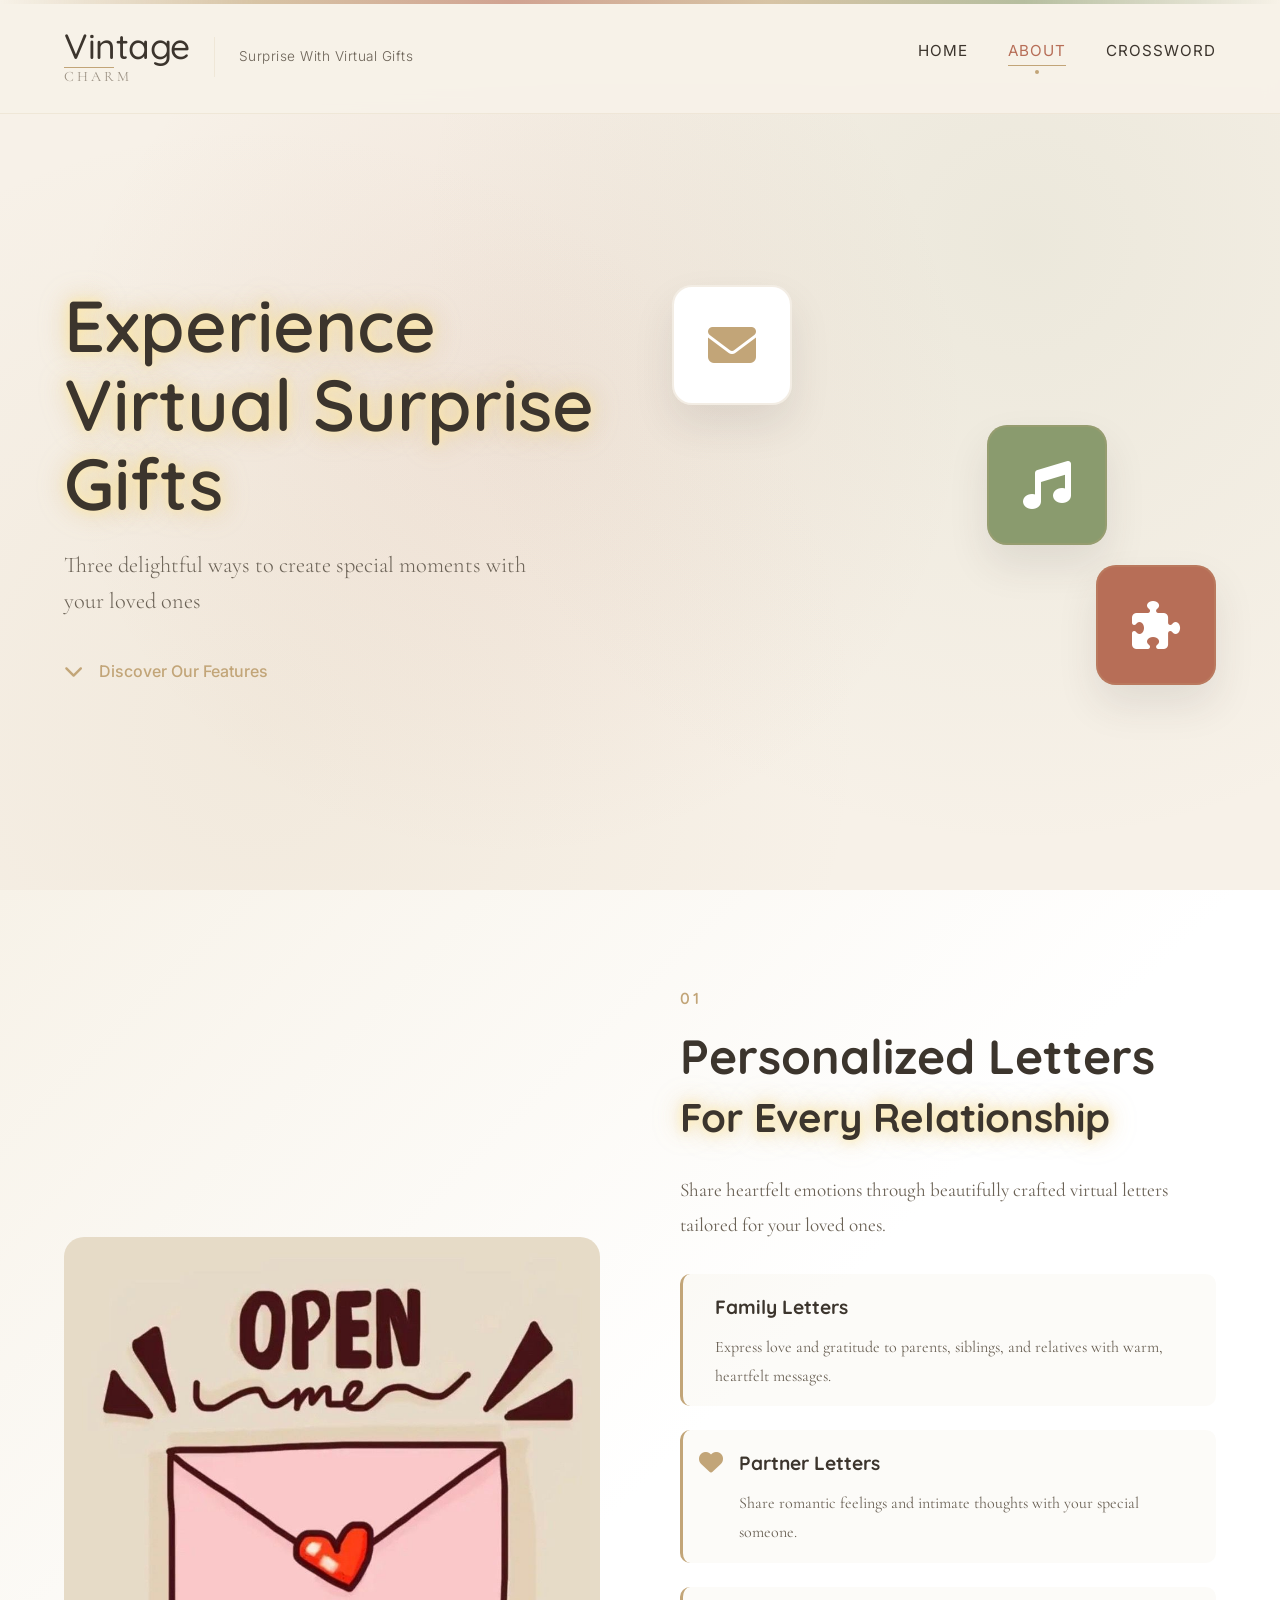
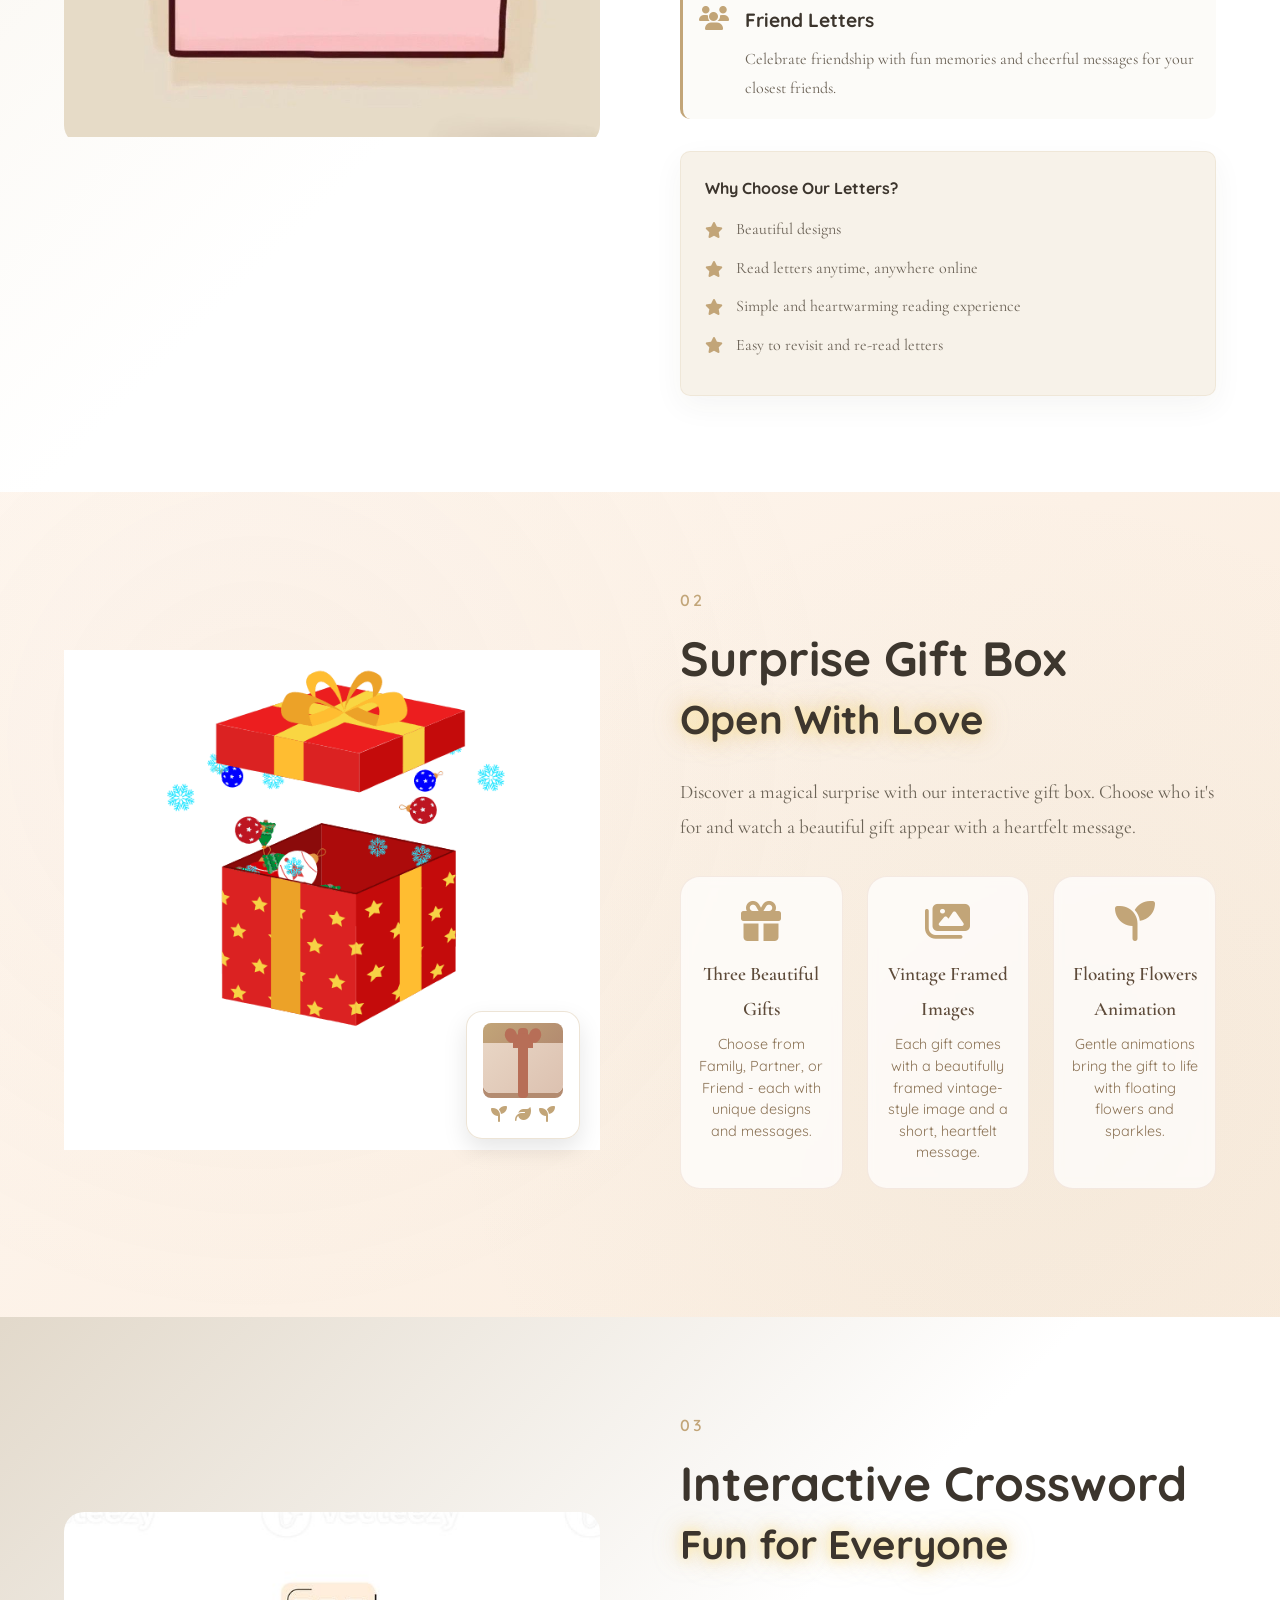
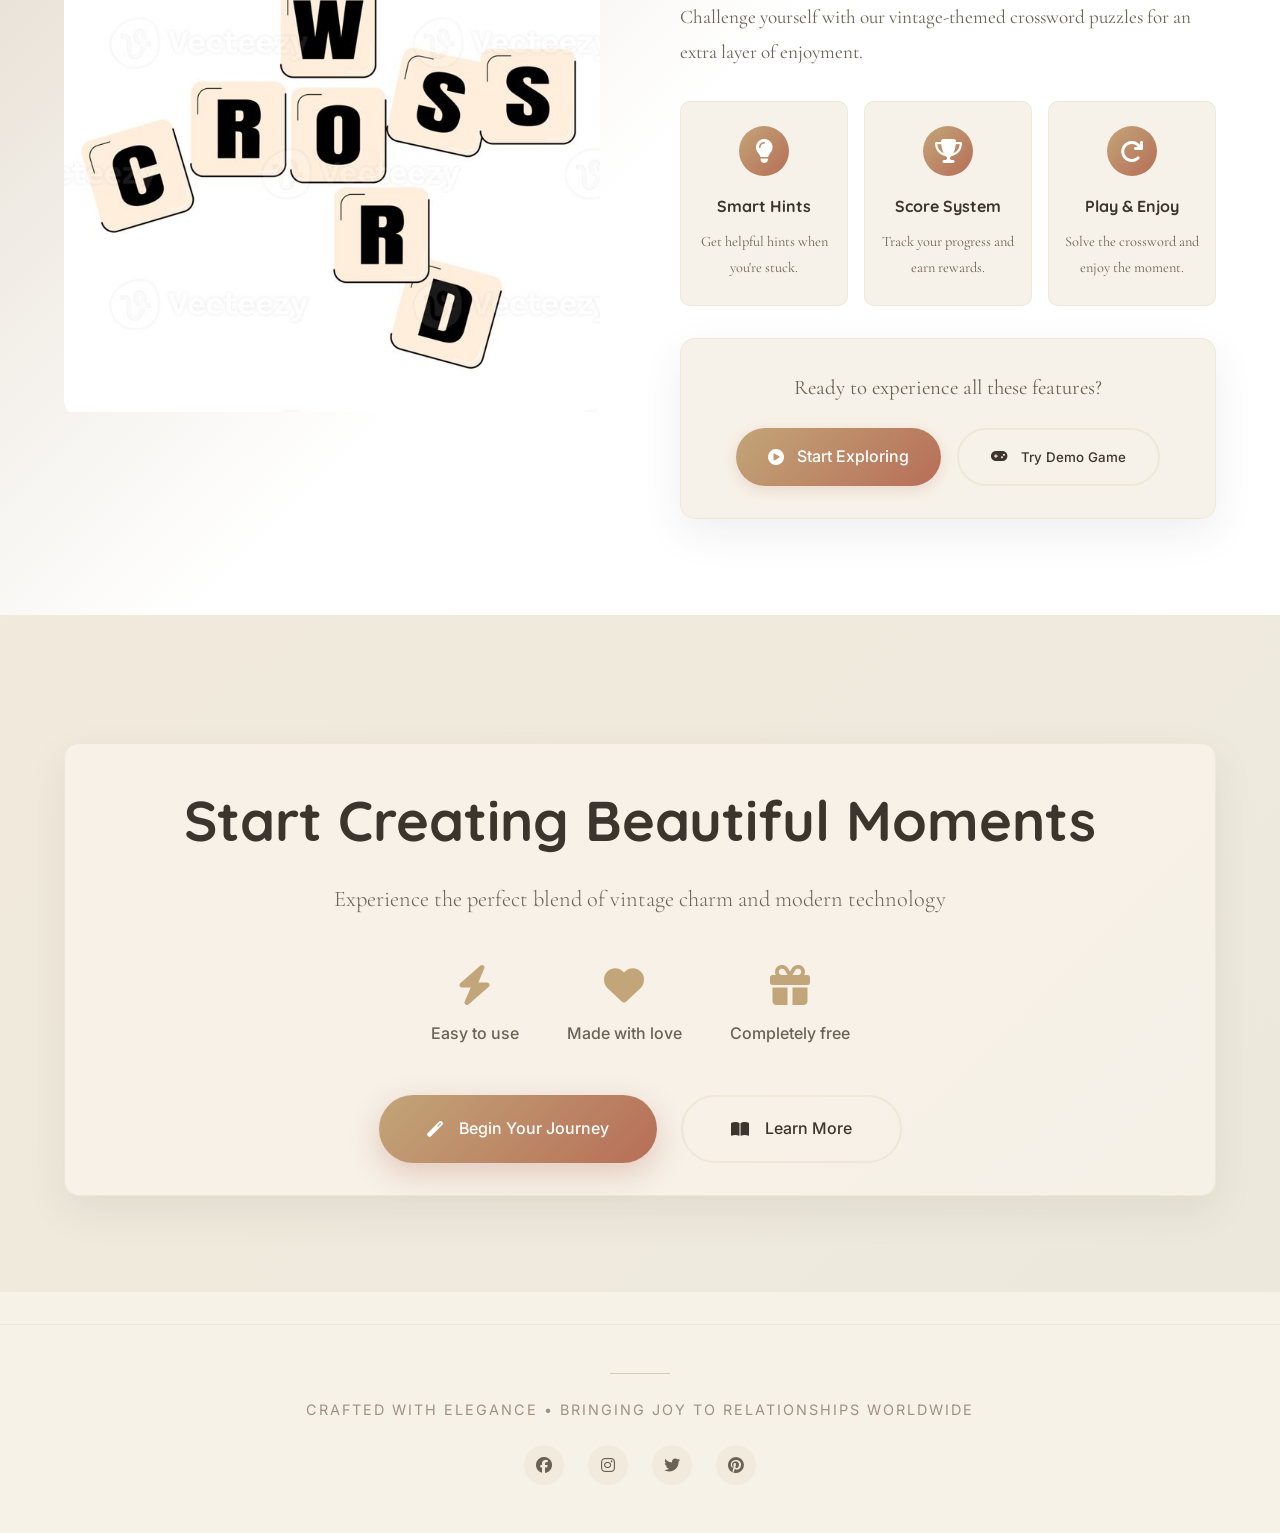
==== commit ccaa5bd5: "Commit all files" ====
--- a/about.html
+++ b/about.html
@@ -128,82 +128,68 @@
                     <div class="feature-benefits">
                         <h4>Why Choose Our Letters?</h4>
                         <ul>
-                            <li><i class="fas fa-star"></i> Beautiful vintage designs</li>
-                            <li><i class="fas fa-star"></i> Customizable content</li>
-                            <li><i class="fas fa-star"></i> Instant delivery</li>
-                            <li><i class="fas fa-star"></i> Save and revisit anytime</li>
+                            <li><i class="fas fa-star"></i> Beautiful designs</li>
+                            <li><i class="fas fa-star"></i> Read letters anytime, anywhere online</li>
+                            <li><i class="fas fa-star"></i> Simple and heartwarming reading experience</li>
+                            <li><i class="fas fa-star"></i> Easy to revisit and re-read letters</li>
                         </ul>
                     </div>
                 </div>
             </div>
         </section>
 
-        <!-- Music Section -->
-        <section class="feature-section music-section-alt">
-            <div class="section-container reverse">
-                <div class="feature-content">
-                    <div class="feature-number">02</div>
-                    <h2 class="feature-title">Soft music<br><span class="neon-text">Set the Perfect Mood</span></h2>
-                    <div class="feature-description">
-                        <p>Let this melody play while you read, smile, and relive precious moments made just for you.</p>
-                        
-                       <div class="music-player-demo">
-    <div class="player-visual">
-        <div class="vinyl">
-            <div class="vinyl-disc"></div>
-            <div class="vinyl-center"></div>
+       <!-- Gift Box Section (Replacing Music Section) -->
+<section class="feature-section giftbox-section-alt">
+    <div class="section-container reverse">
+        <div class="feature-content">
+            <div class="feature-number">02</div>
+            <h2 class="feature-title">Surprise Gift Box<br><span class="neon-text">Open With Love</span></h2>
+            <div class="feature-description">
+                <p>Discover a magical surprise with our interactive gift box. Choose who it's for and watch a beautiful gift appear with a heartfelt message.</p>
+                
+                <div class="giftbox-features">
+                    <div class="giftbox-feature">
+                        <i class="fas fa-gift"></i>
+                        <h4>Three Beautiful Gifts</h4>
+                        <p>Choose from Family, Partner, or Friend - each with unique designs and messages.</p>
+                    </div>
+                    <div class="giftbox-feature">
+                        <i class="fas fa-images"></i>
+                        <h4>Vintage Framed Images</h4>
+                        <p>Each gift comes with a beautifully framed vintage-style image and a short, heartfelt message.</p>
+                    </div>
+                    <div class="giftbox-feature">
+                        <i class="fas fa-seedling"></i>
+                        <h4>Floating Flowers Animation</h4>
+                        <p>Gentle animations bring the gift to life with floating flowers and sparkles.</p>
+                    </div>
+                </div>
+            </div>
         </div>
-        <div class="sound-waves">
-            <div class="wave"></div>
-            <div class="wave"></div>
-            <div class="wave"></div>
+        
+        <div class="feature-image">
+            <div class="image-frame giftbox-frame">
+                <img src="images/gifts.gif" 
+                     alt="Beautiful gift box" class="feature-img">
+                
+                <!-- Decorative gift elements -->
+                <div class="giftbox-preview">
+                    <div class="mini-gift-box">
+                        <div class="mini-lid"></div>
+                        <div class="mini-base"></div>
+                        <div class="mini-ribbon"></div>
+                        <div class="mini-bow"></div>
+                    </div>
+                    <div class="preview-flowers">
+                        <i class="fas fa-seedling"></i>
+                        <i class="fas fa-leaf"></i>
+                        <i class="fas fa-seedling"></i>
+                    </div>
+                </div>
+            </div>
         </div>
     </div>
-    
-    <div class="player-controls">
-        <button class="play-btn" id="demoPlay">
-            <i class="fas fa-play"></i>
-            <span>Click to Enable Audio</span>
-        </button>
-    
-        
-        <!-- User instruction -->
-        <div class="audio-instruction">
-            <i class="fas fa-hand-pointer"></i>
-            <small>Click once to activate, then play</small>
-        </div>
-    </div>
-    
-    <!-- Audio Element -->
-    <audio id="backgroundMusic" preload="none">
-        <source src="assets/Count_on_Me.mp3" type="audio/mpeg">
-    </audio>
-</div>
-                    
-                        
-                        <div class="music-features">
-                            <div class="music-feature">
-                                <i class="fas fa-headphones"></i>
-                                <h4>Relaxing Melodies</h4>
-                                <p>Perfect background music for reading letters and enjoying gifts.</p>
-                            </div>
-                            <div class="music-feature">
-                                <i class="fas fa-infinity"></i>
-                                <h4>Continuous Play</h4>
-                                <p>Loop your favorite tracks for uninterrupted enjoyment.</p>
-                            </div>
-                        </div>
-                    </div>
-                </div>
-                <div class="feature-image">
-                    <div class="image-frame music-frame">
-                        <img src="images/music.jpg" 
-                             alt="Vintage music player" class="feature-img">
-                        
-                    </div>
-                </div>
-            </div>
-        </section>
+</section>
 
         <!-- Crossword Section -->
         <section class="feature-section crossword-section" id="crossword-section">
@@ -265,7 +251,7 @@
         </section>
 
         <!-- Feature Comparison -->
-        <section class="comparison-section">
+        <!-- <section class="comparison-section">
             <div class="comparison-container">
                 <h2 class="comparison-title">Why Choose Vintage Charm?</h2>
                 <p class="comparison-subtitle">Three unique experiences, one beautiful platform</p>
@@ -384,7 +370,7 @@
                     </div>
                 </div>
             </div>
-        </section>
+        </section> -->
 
         <!-- Final CTA -->
         <section class="final-cta">
@@ -425,7 +411,7 @@
     <footer class="vintage-footer">
         <div class="footer-content">
             <div class="footer-line"></div>
-            <p class="footer-text">Crafted with elegance • Since 2023 • Bringing joy to relationships worldwide</p>
+            <p class="footer-text">Crafted with elegance • Bringing joy to relationships worldwide</p>
             <div class="social-icons">
                 <a href="https://www.facebook.com" class="social-icon"><i class="fab fa-facebook"></i></a>
                 <a href="https://www.instagram.com" class="social-icon"><i class="fab fa-instagram"></i></a>
--- a/css/about.css
+++ b/css/about.css
@@ -977,150 +977,6 @@
 }
 
 
-/* Comparison Section */
-.comparison-section {
-    padding: 6rem 5%;
-    background: linear-gradient(135deg, 
-        rgba(247, 242, 232, 0.9) 0%, 
-        rgba(232, 223, 211, 0.9) 100%);
-}
-
-.comparison-container {
-    max-width: 1200px;
-    margin: 0 auto;
-}
-
-.comparison-title {
-    font-family: var(--font-heading);
-    font-size: 3rem;
-    color: var(--text-dark);
-    text-align: center;
-    margin-bottom: 1rem;
-}
-
-.comparison-subtitle {
-    font-family: var(--font-body);
-    font-size: 1.3rem;
-    color: var(--text-medium);
-    text-align: center;
-    margin-bottom: 4rem;
-    font-weight: 300;
-}
-
-.comparison-grid {
-    display: grid;
-    grid-template-columns: repeat(auto-fit, minmax(300px, 1fr));
-    gap: 2rem;
-}
-
-.comparison-card {
-    background: white;
-    border-radius: 15px;
-    padding: 2.5rem 2rem;
-    box-shadow: 0 20px 40px rgba(60, 53, 45, 0.1);
-    border: 1px solid var(--border-soft);
-    position: relative;
-    transition: all 0.3s ease;
-}
-
-.comparison-card:hover {
-    transform: translateY(-10px);
-    box-shadow: 0 30px 60px rgba(60, 53, 45, 0.15);
-}
-
-.comparison-card.highlighted {
-    border: 2px solid var(--accent-gold);
-    transform: scale(1.05);
-}
-
-.card-badge {
-    position: absolute;
-    top: -12px;
-    left: 50%;
-    transform: translateX(-50%);
-    background: linear-gradient(135deg, var(--accent-gold), var(--rust-accent));
-    color: white;
-    padding: 0.5rem 1.5rem;
-    border-radius: 20px;
-    font-family: var(--font-ui);
-    font-weight: 500;
-    font-size: 0.9rem;
-    letter-spacing: 1px;
-}
-
-.card-header {
-    text-align: center;
-    margin-bottom: 2rem;
-}
-
-.card-icon {
-    width: 80px;
-    height: 80px;
-    background: linear-gradient(135deg, var(--accent-gold), var(--rust-accent));
-    border-radius: 50%;
-    display: flex;
-    align-items: center;
-    justify-content: center;
-    margin: 0 auto 1.5rem;
-    color: white;
-    font-size: 2.5rem;
-}
-
-.card-header h3 {
-    font-family: var(--font-heading);
-    font-size: 1.8rem;
-    color: var(--text-dark);
-}
-
-.card-features {
-    margin-bottom: 2rem;
-}
-
-.feature {
-    display: flex;
-    align-items: center;
-    gap: 1rem;
-    margin-bottom: 1rem;
-    padding: 0.8rem;
-    background: rgba(194, 165, 120, 0.05);
-    border-radius: 8px;
-}
-
-.feature i {
-    color: var(--sage-green);
-    font-size: 1.2rem;
-}
-
-.feature span {
-    font-family: var(--font-body);
-    color: var(--text-medium);
-}
-
-.card-footer {
-    text-align: center;
-}
-
-.rating {
-    display: inline-flex;
-    align-items: center;
-    gap: 0.5rem;
-    padding: 0.8rem 1.5rem;
-    background: rgba(194, 165, 120, 0.1);
-    border-radius: 20px;
-}
-
-.rating i {
-    color: var(--accent-gold);
-    font-size: 1.1rem;
-}
-
-.rating span {
-    font-family: var(--font-ui);
-    font-weight: 500;
-    color: var(--text-dark);
-    margin-left: 0.5rem;
-}
-
 /* Final CTA */
 .final-cta {
     padding: 6rem 5%;
@@ -1363,4 +1219,240 @@
         width: 100%;
         justify-content: center;
     }
+}
+
+/* ===== GIFT BOX SECTION STYLES ===== */
+.giftbox-section-alt {
+    background: linear-gradient(135deg, 
+        rgba(255, 247, 240, 0.95) 0%, 
+        rgba(250, 235, 220, 0.9) 100%);
+    position: relative;
+    overflow: hidden;
+}
+
+.giftbox-section-alt::before {
+    content: '';
+    position: absolute;
+    top: 0;
+    left: 0;
+    right: 0;
+    bottom: 0;
+    background: radial-gradient(circle at 20% 30%, rgba(194, 165, 120, 0.05) 0%, transparent 50%),
+                radial-gradient(circle at 80% 70%, rgba(138, 155, 110, 0.05) 0%, transparent 50%);
+    pointer-events: none;
+}
+
+/* Gift Box Features Grid */
+.giftbox-features {
+    display: grid;
+    grid-template-columns: repeat(3, 1fr);
+    gap: 1.5rem;
+    margin: 2rem 0;
+}
+
+.giftbox-feature {
+    text-align: center;
+    padding: 1.5rem 1rem;
+    background: rgba(255, 255, 255, 0.7);
+    border-radius: 20px;
+    backdrop-filter: blur(5px);
+    border: 1px solid rgba(220, 193, 176, 0.3);
+    transition: transform 0.3s ease;
+}
+
+.giftbox-feature:hover {
+    transform: translateY(-5px);
+    background: rgba(255, 255, 255, 0.9);
+    box-shadow: 0 10px 25px rgba(194, 165, 120, 0.2);
+}
+
+.giftbox-feature i {
+    font-size: 2.5rem;
+    color: #c2a578;
+    margin-bottom: 1rem;
+    display: inline-block;
+    animation: gentleBob 3s ease-in-out infinite;
+}
+
+.giftbox-feature:nth-child(2) i {
+    animation-delay: 0.3s;
+}
+
+.giftbox-feature:nth-child(3) i {
+    animation-delay: 0.6s;
+}
+
+@keyframes gentleBob {
+    0%, 100% { transform: translateY(0); }
+    50% { transform: translateY(-5px); }
+}
+
+.giftbox-feature h4 {
+    font-family: 'Cormorant Garamond', serif;
+    font-size: 1.2rem;
+    color: #5e4b3a;
+    margin-bottom: 0.5rem;
+    font-weight: 600;
+}
+
+.giftbox-feature p {
+    font-family: 'Quicksand', sans-serif;
+    font-size: 0.9rem;
+    color: #8b7356;
+    line-height: 1.5;
+    margin: 0;
+}
+
+/* Gift Box Preview */
+.giftbox-frame {
+    position: relative;
+    overflow: visible !important;
+}
+
+.giftbox-preview {
+    position: absolute;
+    bottom: 20px;
+    right: 20px;
+    background: rgba(255, 255, 255, 0.9);
+    backdrop-filter: blur(5px);
+    padding: 1rem;
+    border-radius: 16px;
+    box-shadow: 0 10px 25px rgba(0,0,0,0.1);
+    border: 1px solid rgba(194, 165, 120, 0.3);
+    animation: floatPreview 4s ease-in-out infinite;
+}
+
+@keyframes floatPreview {
+    0%, 100% { transform: translateY(0); }
+    50% { transform: translateY(-10px); }
+}
+
+.mini-gift-box {
+    position: relative;
+    width: 80px;
+    height: 70px;
+    margin-bottom: 0.5rem;
+}
+
+.mini-lid {
+    position: absolute;
+    top: -5px;
+    left: 0;
+    width: 100%;
+    height: 20px;
+    background: linear-gradient(135deg, #c2a578, #b38b70);
+    border-radius: 8px 8px 0 0;
+    box-shadow: 0 3px 0 #8b7356;
+}
+
+.mini-base {
+    position: absolute;
+    top: 15px;
+    left: 0;
+    width: 100%;
+    height: 50px;
+    background: linear-gradient(135deg, #e8d5c4, #dcc1b0);
+    border-radius: 0 0 8px 8px;
+    box-shadow: 0 5px 0 #b38b70;
+}
+
+.mini-ribbon {
+    position: absolute;
+    top: 0;
+    left: 50%;
+    transform: translateX(-50%);
+    width: 10px;
+    height: 100%;
+    background: #b76e57;
+    z-index: 5;
+    border-radius: 4px;
+}
+
+.mini-bow {
+    position: absolute;
+    top: 5px;
+    left: 50%;
+    transform: translateX(-50%);
+    width: 20px;
+    height: 15px;
+    background: #b76e57;
+    border-radius: 50% 50% 0 0;
+    z-index: 10;
+}
+
+.mini-bow::before,
+.mini-bow::after {
+    content: '';
+    position: absolute;
+    width: 12px;
+    height: 15px;
+    background: #b76e57;
+    border-radius: 50%;
+    top: -5px;
+}
+
+.mini-bow::before {
+    left: -8px;
+    transform: rotate(-20deg);
+}
+
+.mini-bow::after {
+    right: -8px;
+    transform: rotate(20deg);
+}
+
+.preview-flowers {
+    display: flex;
+    justify-content: center;
+    gap: 0.5rem;
+    color: #c2a578;
+    font-size: 1rem;
+    margin-top: 0.5rem;
+}
+
+.preview-flowers i {
+    animation: flowerWave 2s ease-in-out infinite;
+}
+
+.preview-flowers i:nth-child(2) {
+    animation-delay: 0.3s;
+}
+
+.preview-flowers i:nth-child(3) {
+    animation-delay: 0.6s;
+}
+
+@keyframes flowerWave {
+    0%, 100% { transform: translateY(0) rotate(0deg); }
+    50% { transform: translateY(-5px) rotate(5deg); }
+}
+
+/* Responsive */
+@media (max-width: 992px) {
+    .giftbox-features {
+        grid-template-columns: 1fr;
+        gap: 1rem;
+    }
+    
+    .giftbox-feature {
+        padding: 1.2rem;
+    }
+    
+    .giftbox-preview {
+        display: none;
+    }
+}
+
+@media (max-width: 768px) {
+    .giftbox-feature i {
+        font-size: 2rem;
+    }
+    
+    .giftbox-feature h4 {
+        font-size: 1.1rem;
+    }
+    
+    .giftbox-feature p {
+        font-size: 0.85rem;
+    }
 }
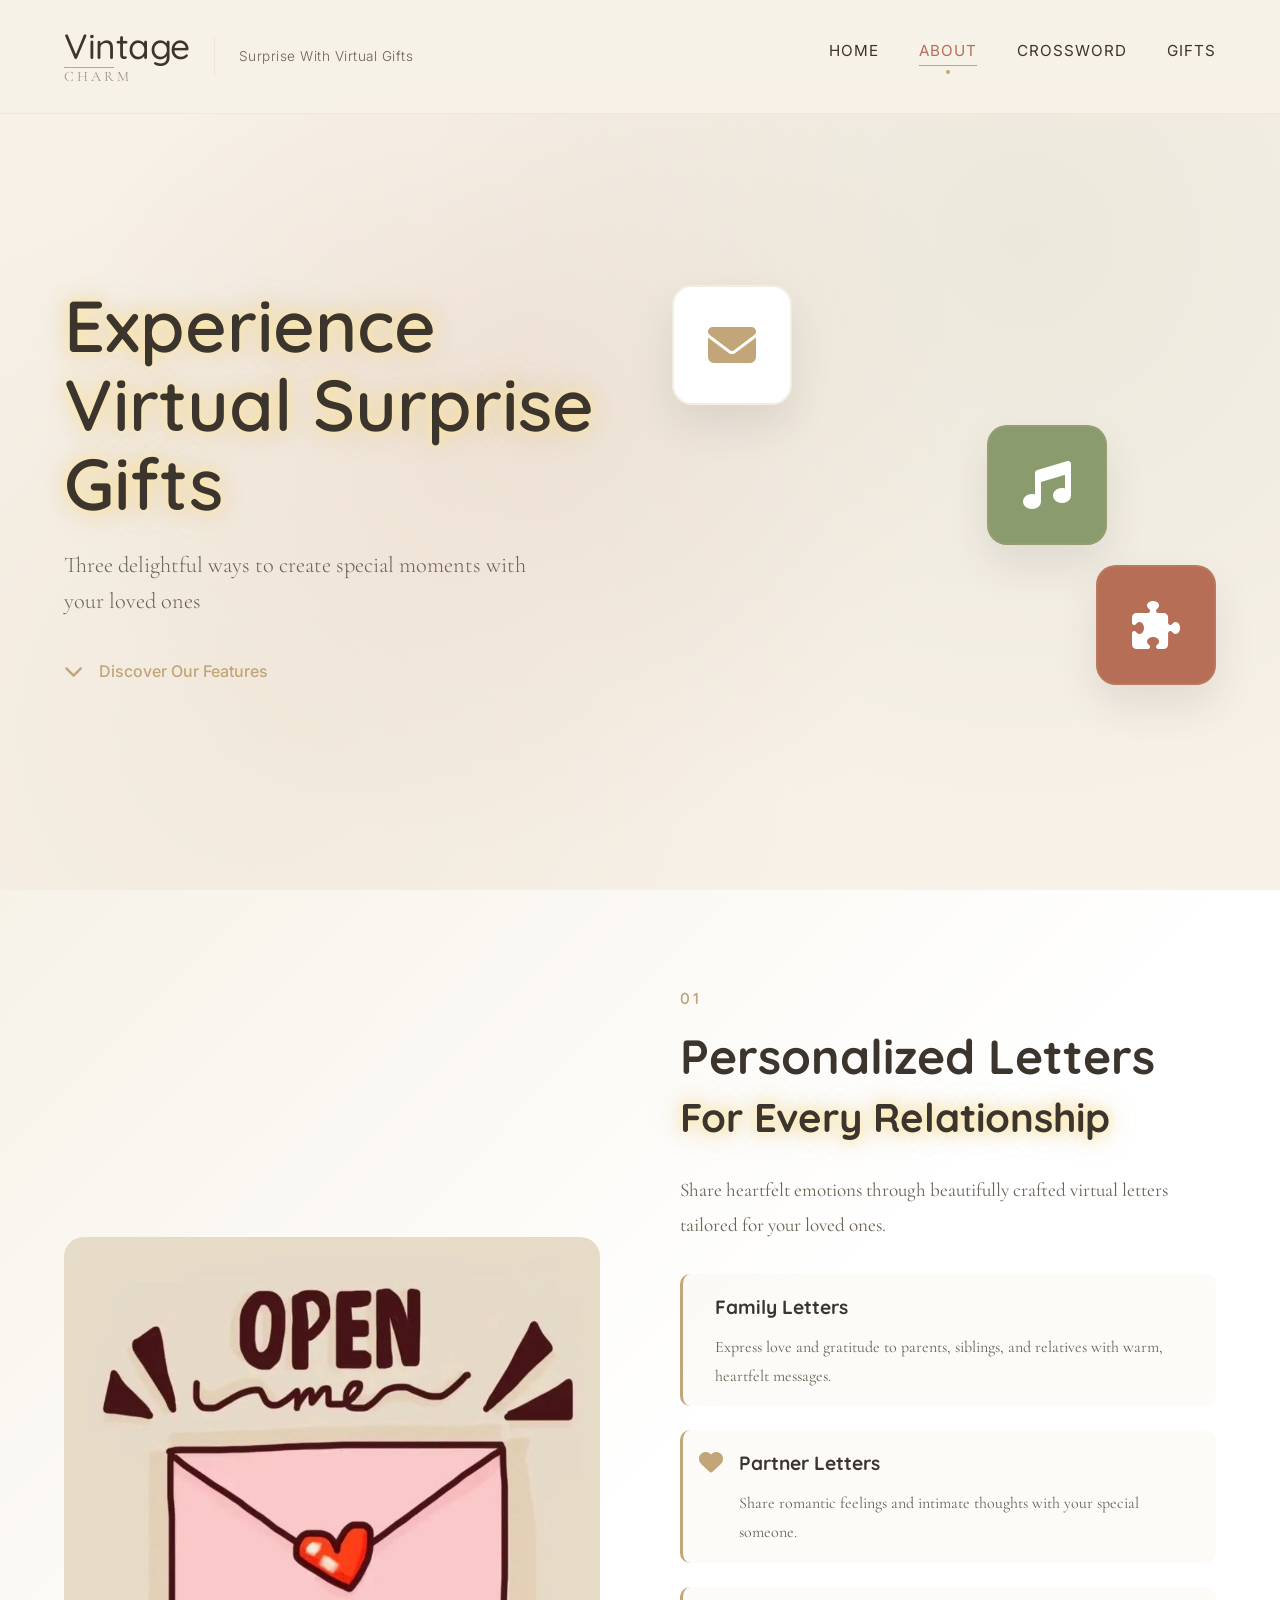
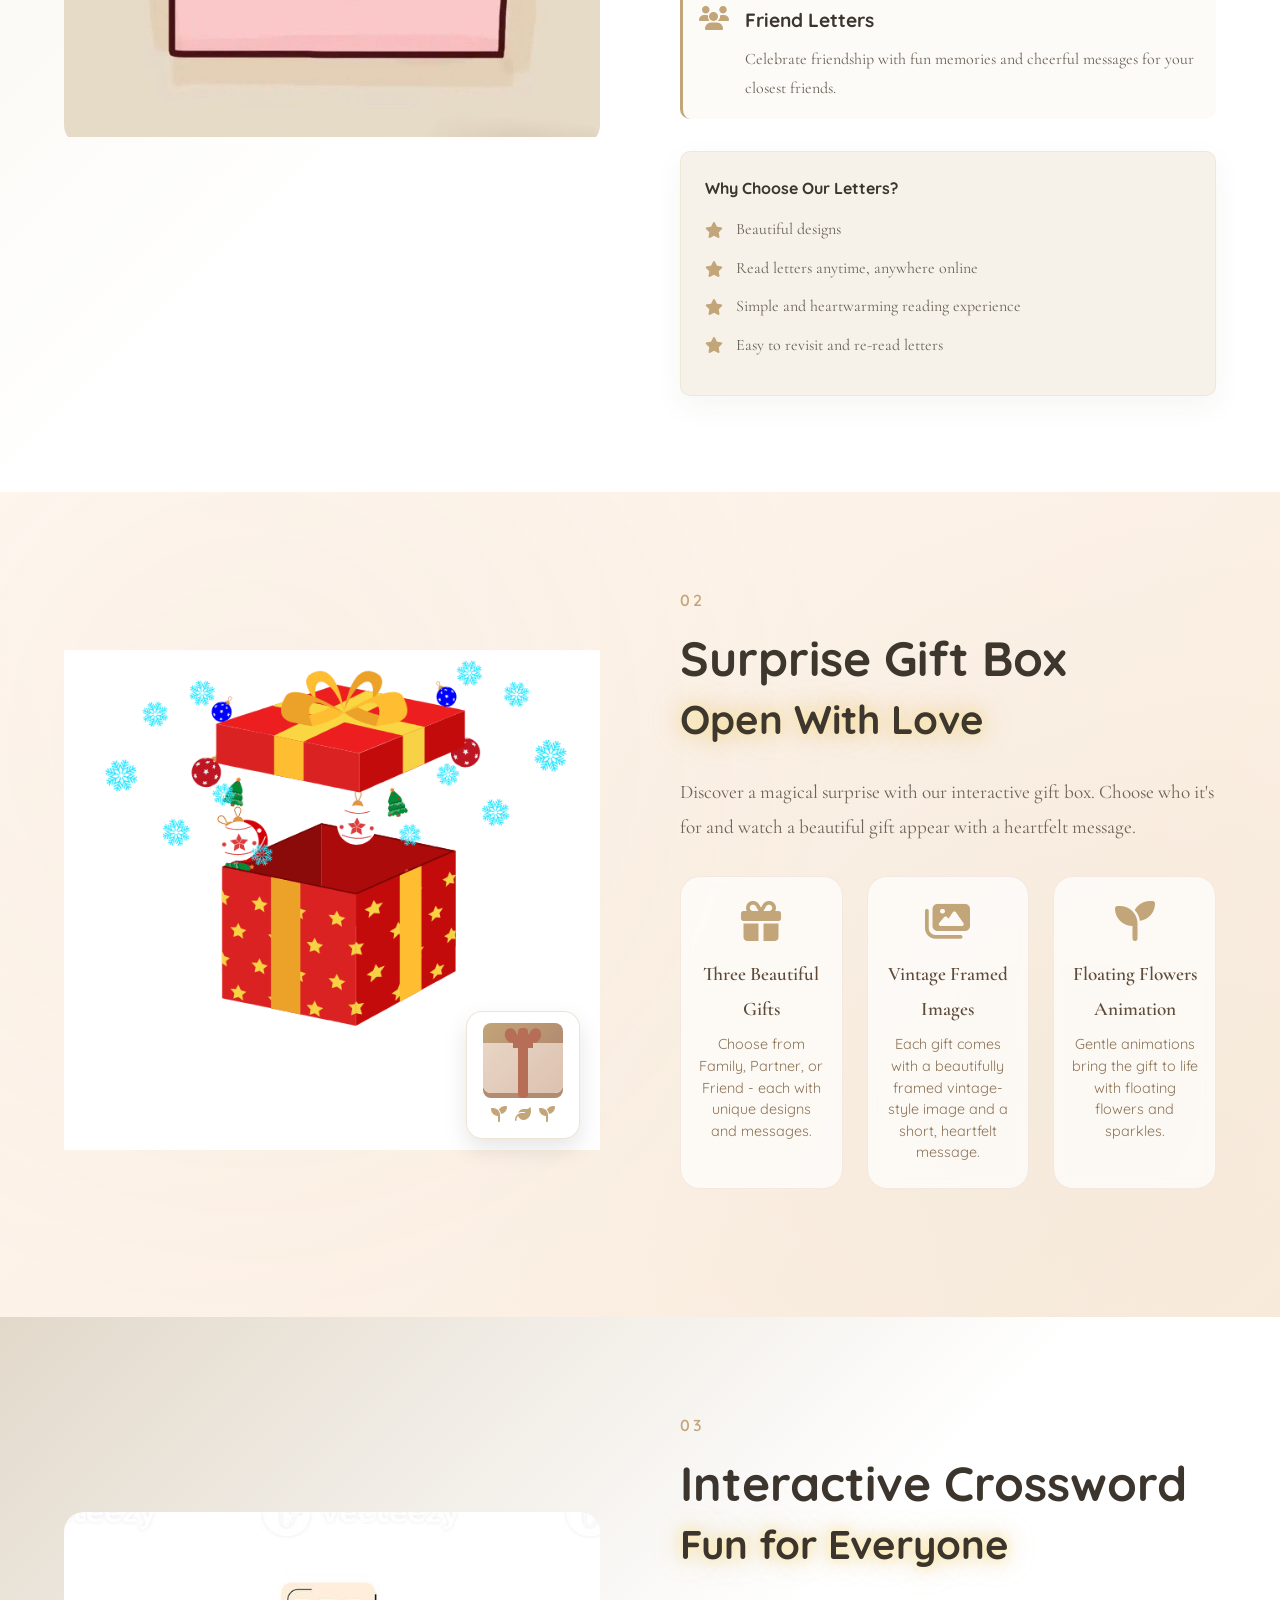
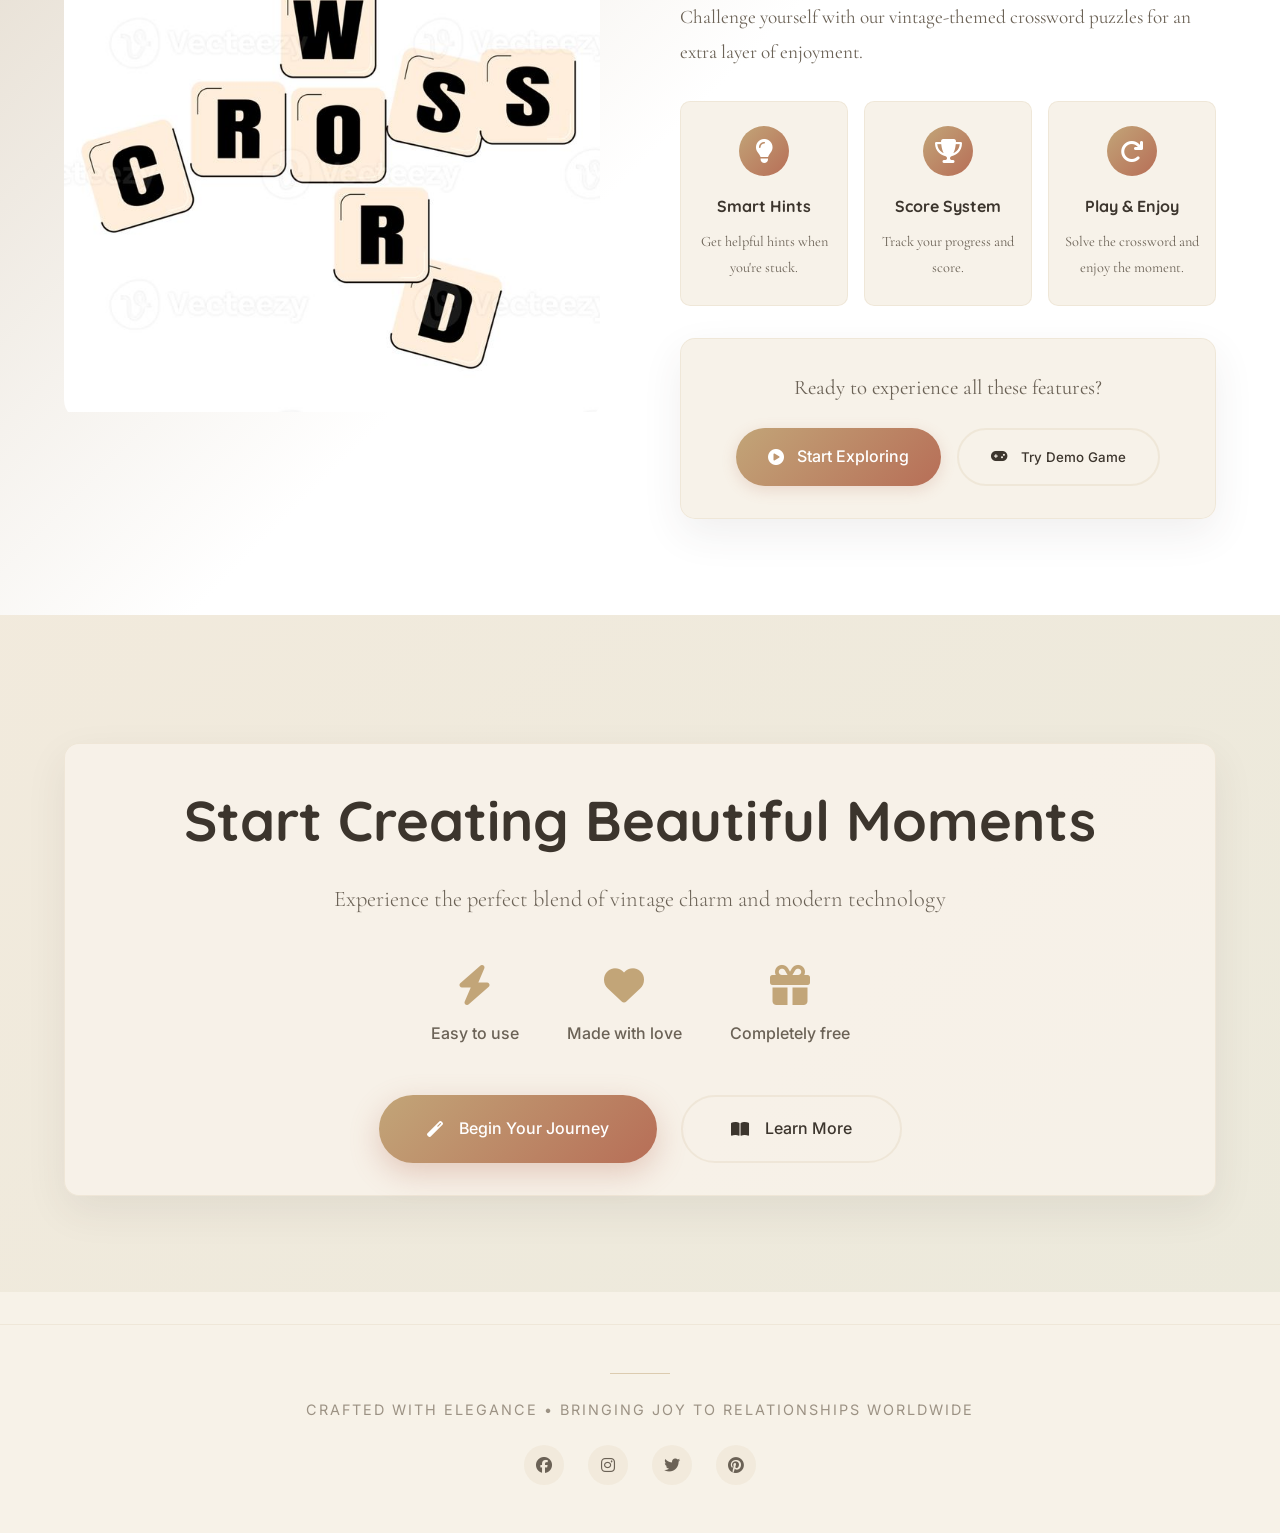
==== commit 4eda84e9: "Commit Improvements codes" ====
--- a/about.html
+++ b/about.html
@@ -14,8 +14,7 @@
     </style>
 </head>
 <body>
-    <!-- Vintage Decorative Top Border -->
-    <div class="vintage-border"></div>
+   
     
     <!-- Navigation Bar -->
     <nav class="navbar">
@@ -43,6 +42,10 @@
                     </a>
                     <a href="game.html" class="nav-link">
                         <span class="nav-text">Crossword</span>
+                        <span class="nav-dot"></span>
+                    </a>
+                     <a href="gifts.html" class="nav-link">
+                        <span class="nav-text">Gifts</span>
                         <span class="nav-dot"></span>
                     </a>
                 </div>
@@ -221,7 +224,7 @@
                                     <i class="fas fa-trophy"></i>
                                 </div>
                                 <h4>Score System</h4>
-                                <p>Track your progress and earn rewards.</p>
+                                <p>Track your progress and score.</p>
                             </div>
                             <div class="game-feature">
                                 <div class="game-icon">
@@ -250,127 +253,6 @@
             </div>
         </section>
 
-        <!-- Feature Comparison -->
-        <!-- <section class="comparison-section">
-            <div class="comparison-container">
-                <h2 class="comparison-title">Why Choose Vintage Charm?</h2>
-                <p class="comparison-subtitle">Three unique experiences, one beautiful platform</p>
-                
-                <div class="comparison-grid">
-                    <div class="comparison-card">
-                        <div class="card-header">
-                            <div class="card-icon">
-                                <i class="fas fa-envelope-open-text"></i>
-                            </div>
-                            <h3>Letters</h3>
-                        </div>
-                        <div class="card-features">
-                            <div class="feature">
-                                <i class="fas fa-check-circle"></i>
-                                <span>Sweet letters</span>
-                            </div>
-                            <div class="feature">
-                                <i class="fas fa-check-circle"></i>
-                                <span>Three relationship types</span>
-                            </div>
-                            <div class="feature">
-                                <i class="fas fa-check-circle"></i>
-                                <span>Beautiful vintage designs</span>
-                            </div>
-                            <div class="feature">
-                                <i class="fas fa-check-circle"></i>
-                                <span>Offer special letter gifts</span>
-                            </div>
-                        </div>
-                        <div class="card-footer">
-                            <div class="rating">
-                                <i class="fas fa-star"></i>
-                                <i class="fas fa-star"></i>
-                                <i class="fas fa-star"></i>
-                                <i class="fas fa-star"></i>
-                                <i class="fas fa-star-half-alt"></i>
-                                <span>4.5/5</span>
-                            </div>
-                        </div>
-                    </div>
-                    
-                    <div class="comparison-card highlighted">
-                        <div class="card-badge">Most Popular</div>
-                        <div class="card-header">
-                            <div class="card-icon">
-                                <i class="fas fa-music"></i>
-                            </div>
-                            <h3>Music Player</h3>
-                        </div>
-                        <div class="card-features">
-                            <div class="feature">
-                                <i class="fas fa-check-circle"></i>
-                                <span>Vintage-inspired tracks</span>
-                            </div>
-                            <div class="feature">
-                                <i class="fas fa-check-circle"></i>
-                                <span>Custom volume control</span>
-                            </div>
-                            <div class="feature">
-                                <i class="fas fa-check-circle"></i>
-                                <span>Loop and shuffle options</span>
-                            </div>
-                            <div class="feature">
-                                <i class="fas fa-check-circle"></i>
-                                <span>Background play enabled</span>
-                            </div>
-                        </div>
-                        <div class="card-footer">
-                            <div class="rating">
-                                <i class="fas fa-star"></i>
-                                <i class="fas fa-star"></i>
-                                <i class="fas fa-star"></i>
-                                <i class="fas fa-star"></i>
-                                <i class="fas fa-star"></i>
-                                <span>5/5</span>
-                            </div>
-                        </div>
-                    </div>
-                    
-                    <div class="comparison-card">
-                        <div class="card-header">
-                            <div class="card-icon">
-                                <i class="fas fa-crossword"></i>
-                            </div>
-                            <h3>Crossword Game</h3>
-                        </div>
-                        <div class="card-features">
-                            <div class="feature">
-                                <i class="fas fa-check-circle"></i>
-                                <span>Support fun-to-play</span>
-                            </div>
-                            <div class="feature">
-                                <i class="fas fa-check-circle"></i>
-                                <span>Provide Enjoyable gameplay</span>
-                            </div>
-                            <div class="feature">
-                                <i class="fas fa-check-circle"></i>
-                                <span>Progress tracking</span>
-                            </div>
-                            <div class="feature">
-                                <i class="fas fa-check-circle"></i>
-                                <span>Fun rewards system</span>
-                            </div>
-                        </div>
-                        <div class="card-footer">
-                            <div class="rating">
-                                <i class="fas fa-star"></i>
-                                <i class="fas fa-star"></i>
-                                <i class="fas fa-star"></i>
-                                <i class="fas fa-star"></i>
-                                <i class="fas fa-star"></i>
-                                <span>5/5</span>
-                            </div>
-                        </div>
-                    </div>
-                </div>
-            </div>
-        </section> -->
 
         <!-- Final CTA -->
         <section class="final-cta">
--- a/css/about.css
+++ b/css/about.css
@@ -46,23 +46,6 @@
     overflow-x: hidden;
 }
 
-/* ===== Vintage Decorative Border ===== */
-.vintage-border {
-    position: fixed;
-    top: 0;
-    left: 0;
-    right: 0;
-    height: 4px;
-    background: linear-gradient(90deg, 
-        transparent 0%, 
-        var(--accent-gold) 20%, 
-        var(--rust-accent) 40%, 
-        var(--accent-gold) 60%, 
-        var(--sage-green) 80%, 
-        transparent 100%);
-    z-index: 1002;
-    opacity: 0.6;
-}
 
 /* ===== Navigation Bar ===== */
 .navbar {
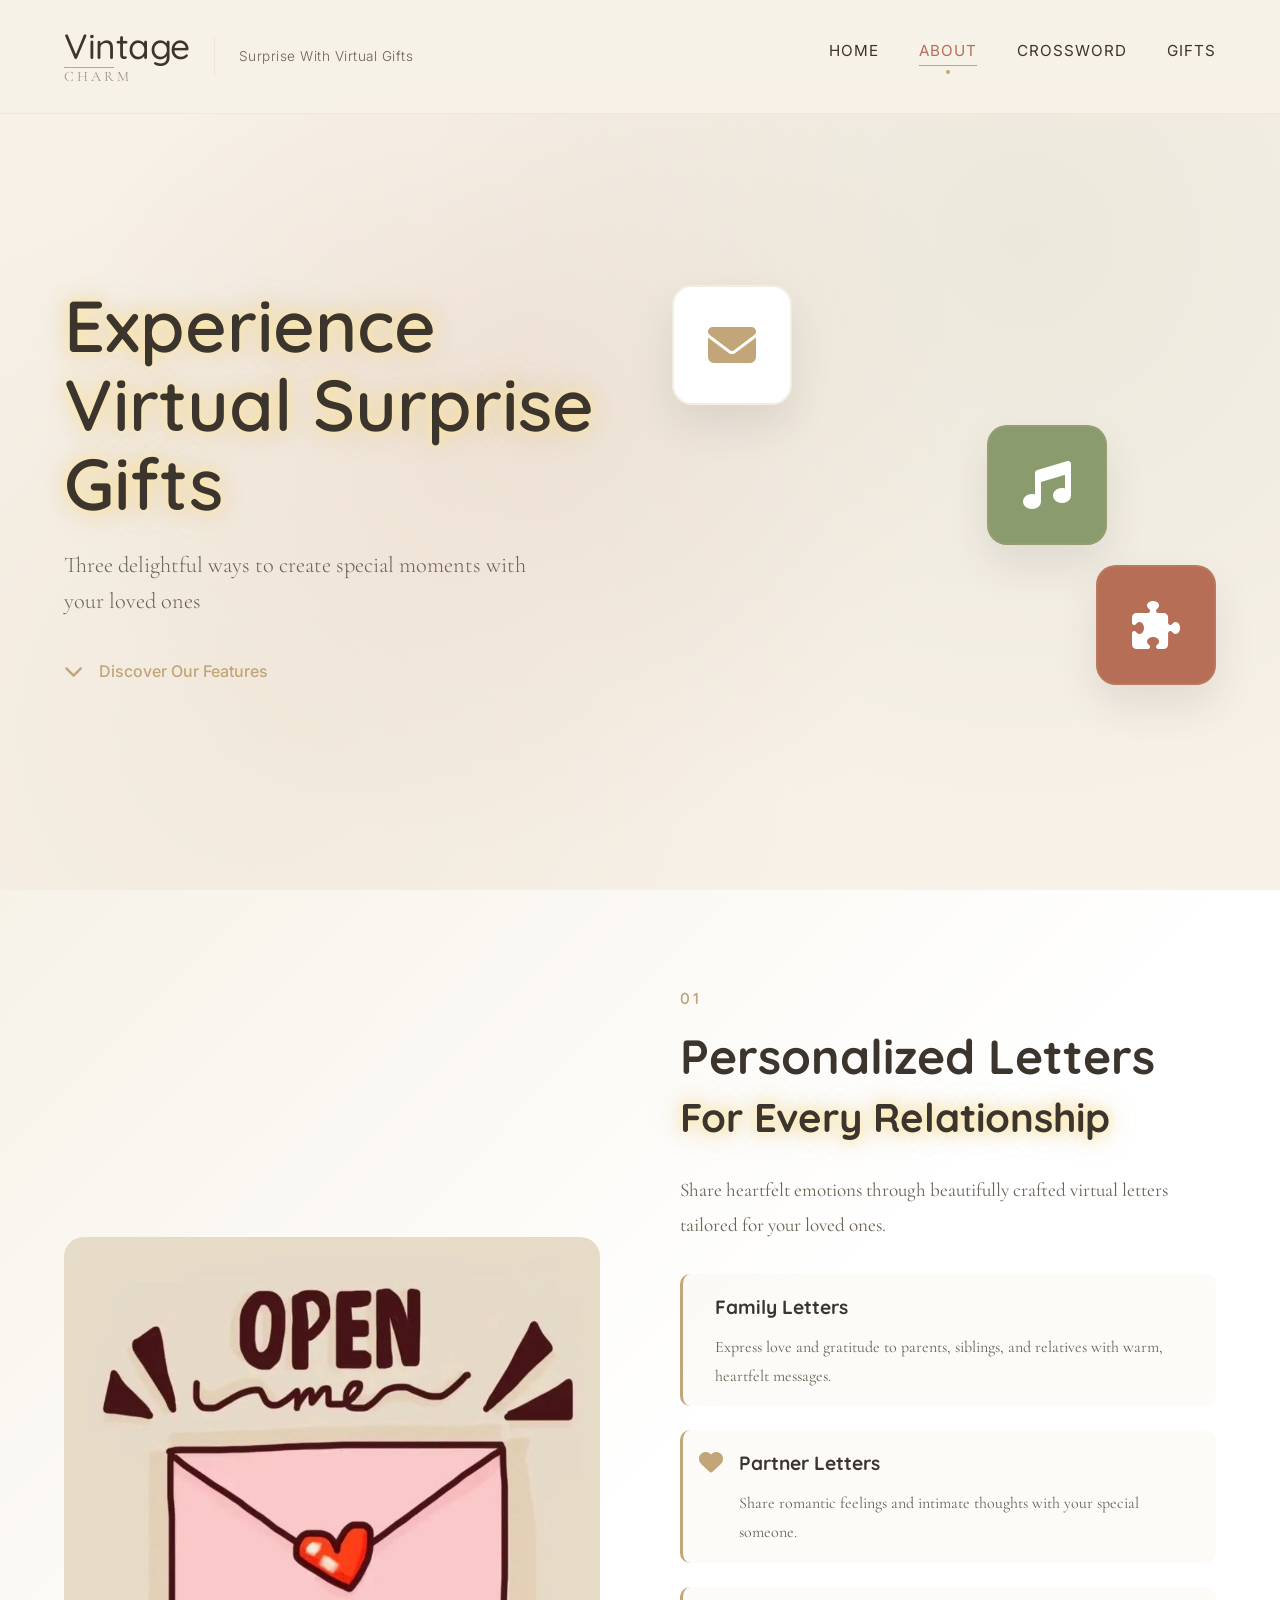
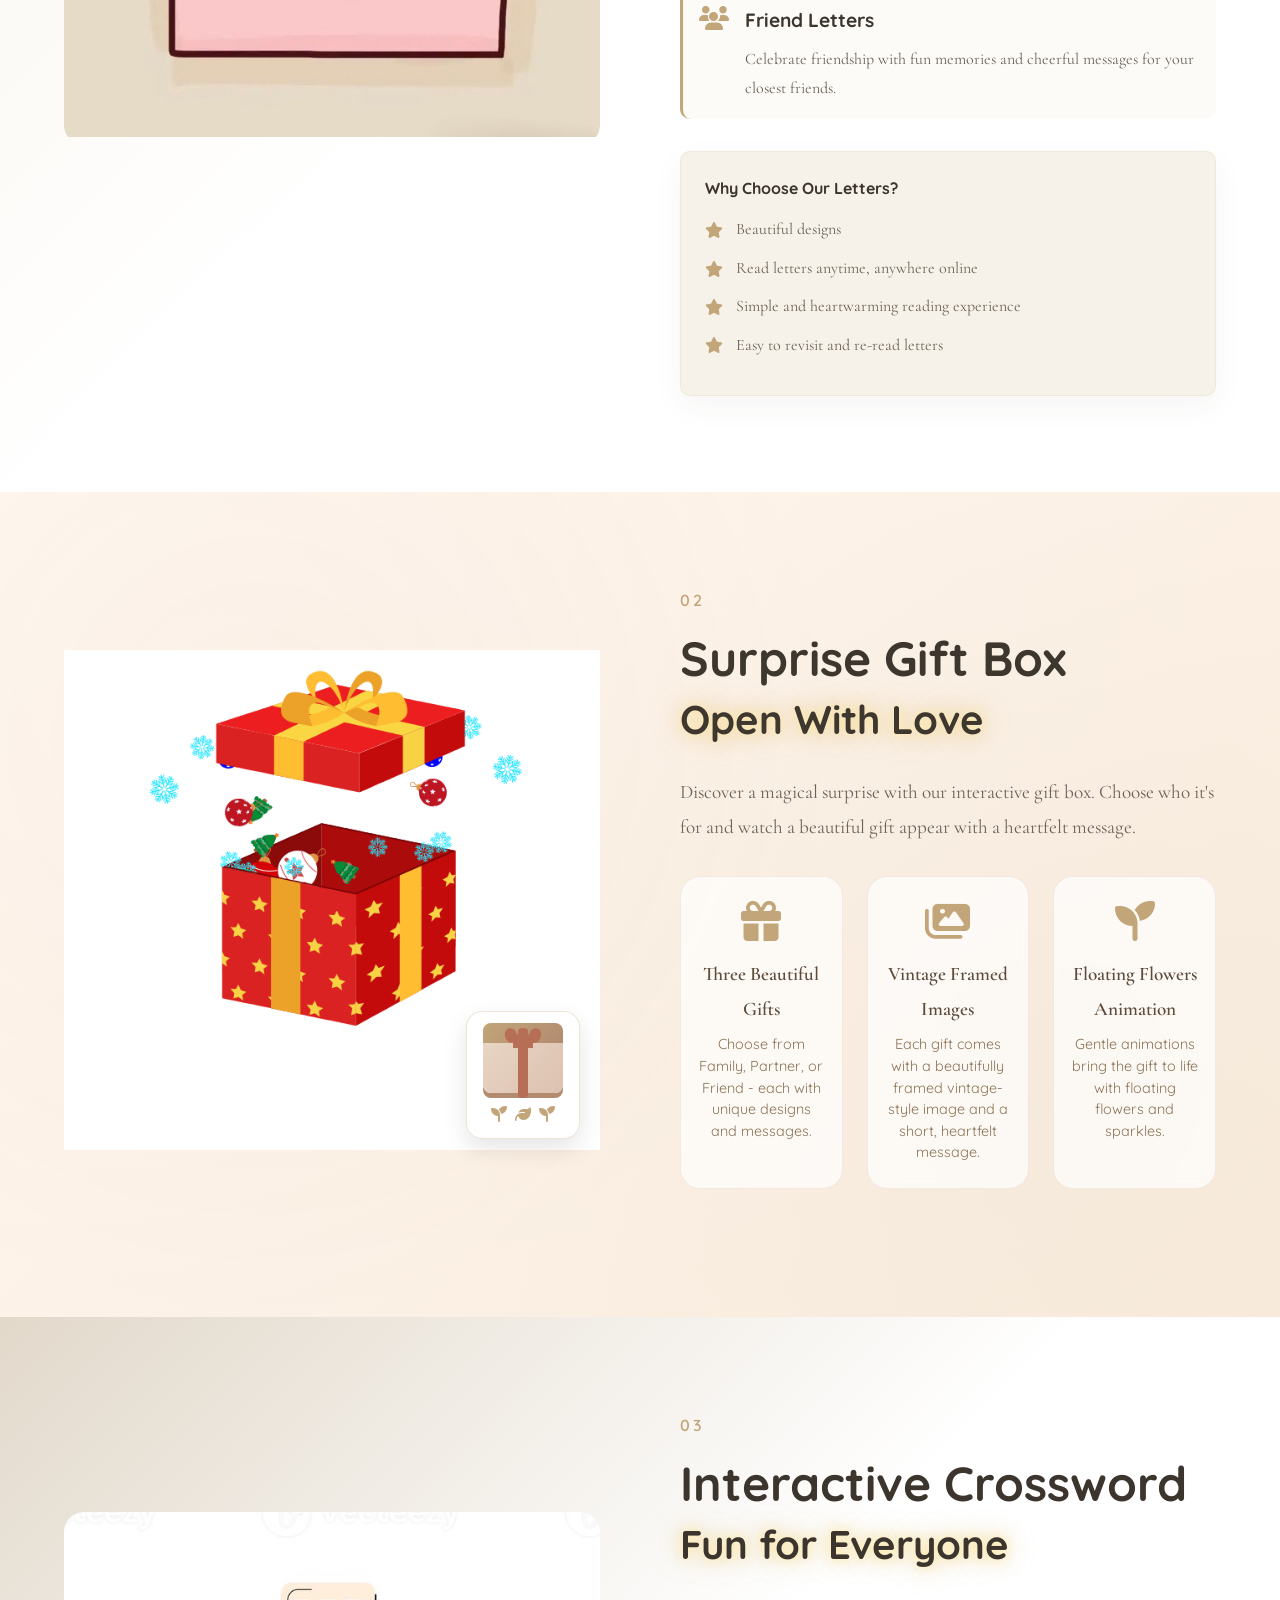
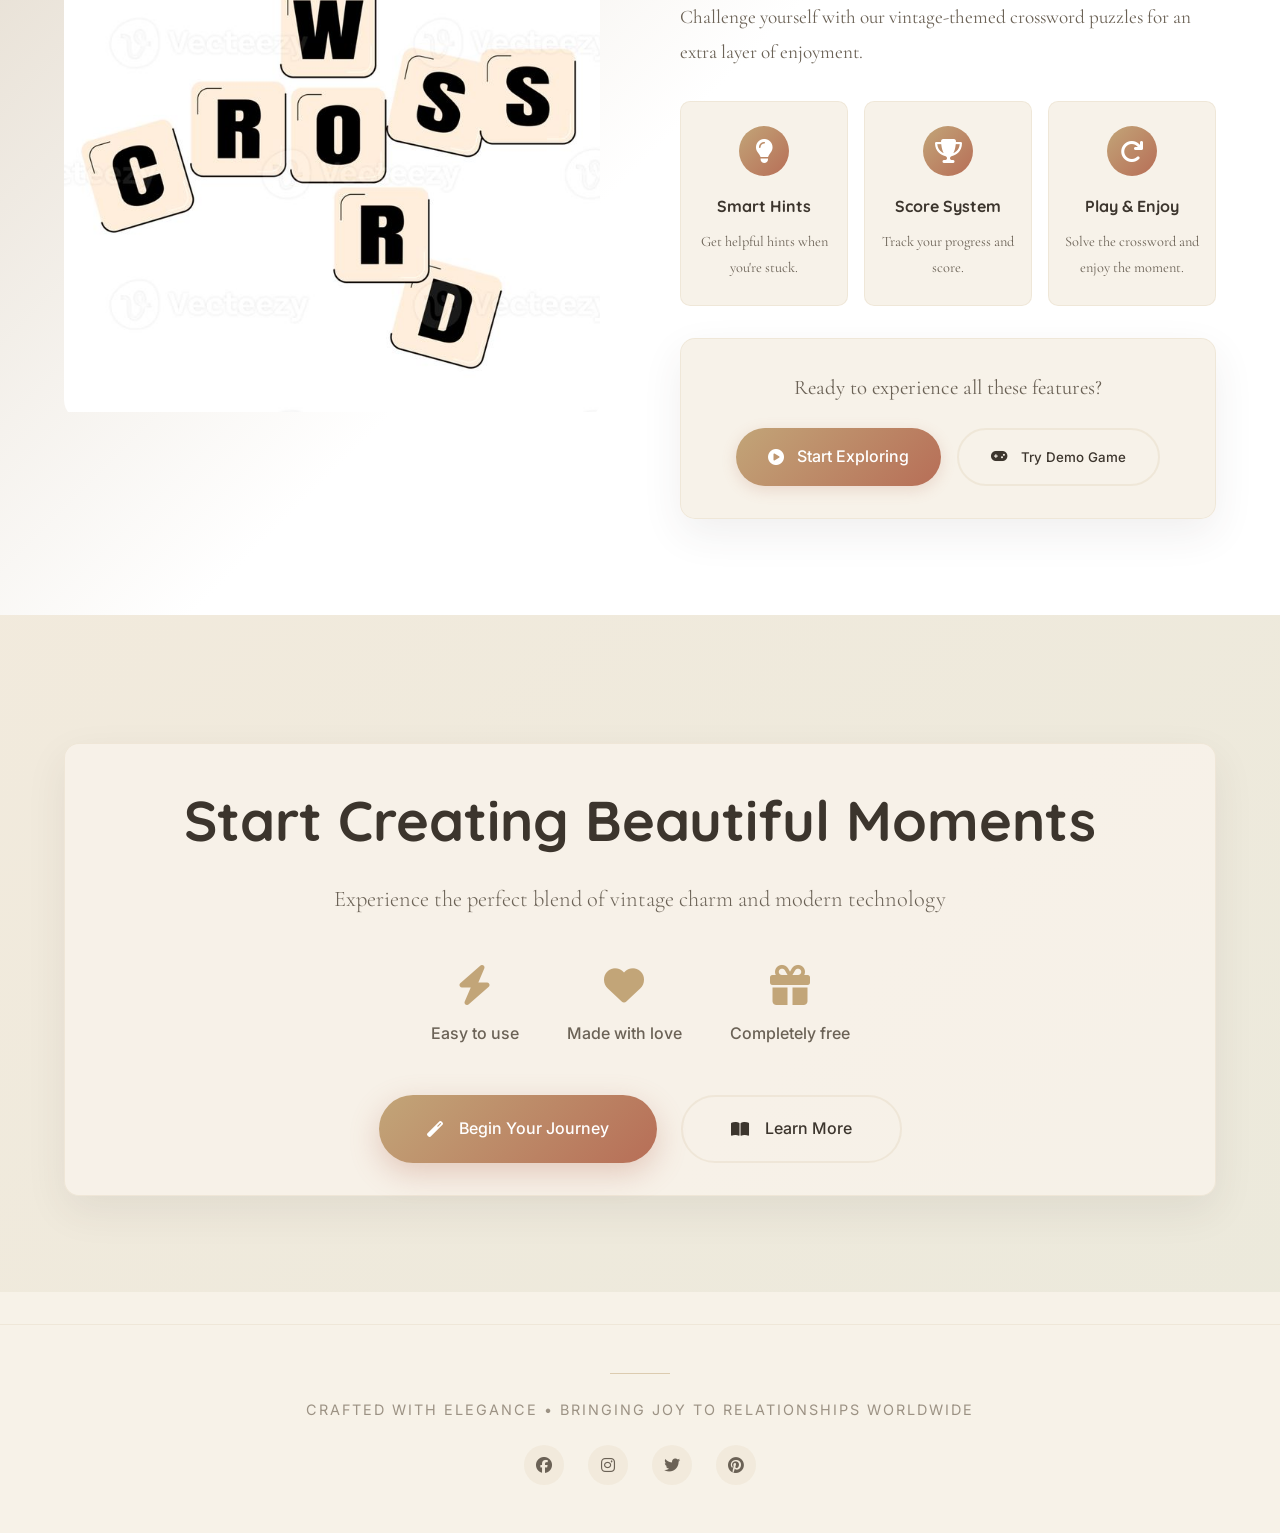
==== commit b993f44a: "Commit Improvements codes" ====
--- a/about.html
+++ b/about.html
@@ -48,6 +48,7 @@
                         <span class="nav-text">Gifts</span>
                         <span class="nav-dot"></span>
                     </a>
+                    
                 </div>
 
                 <!-- Mobile Menu Toggle -->
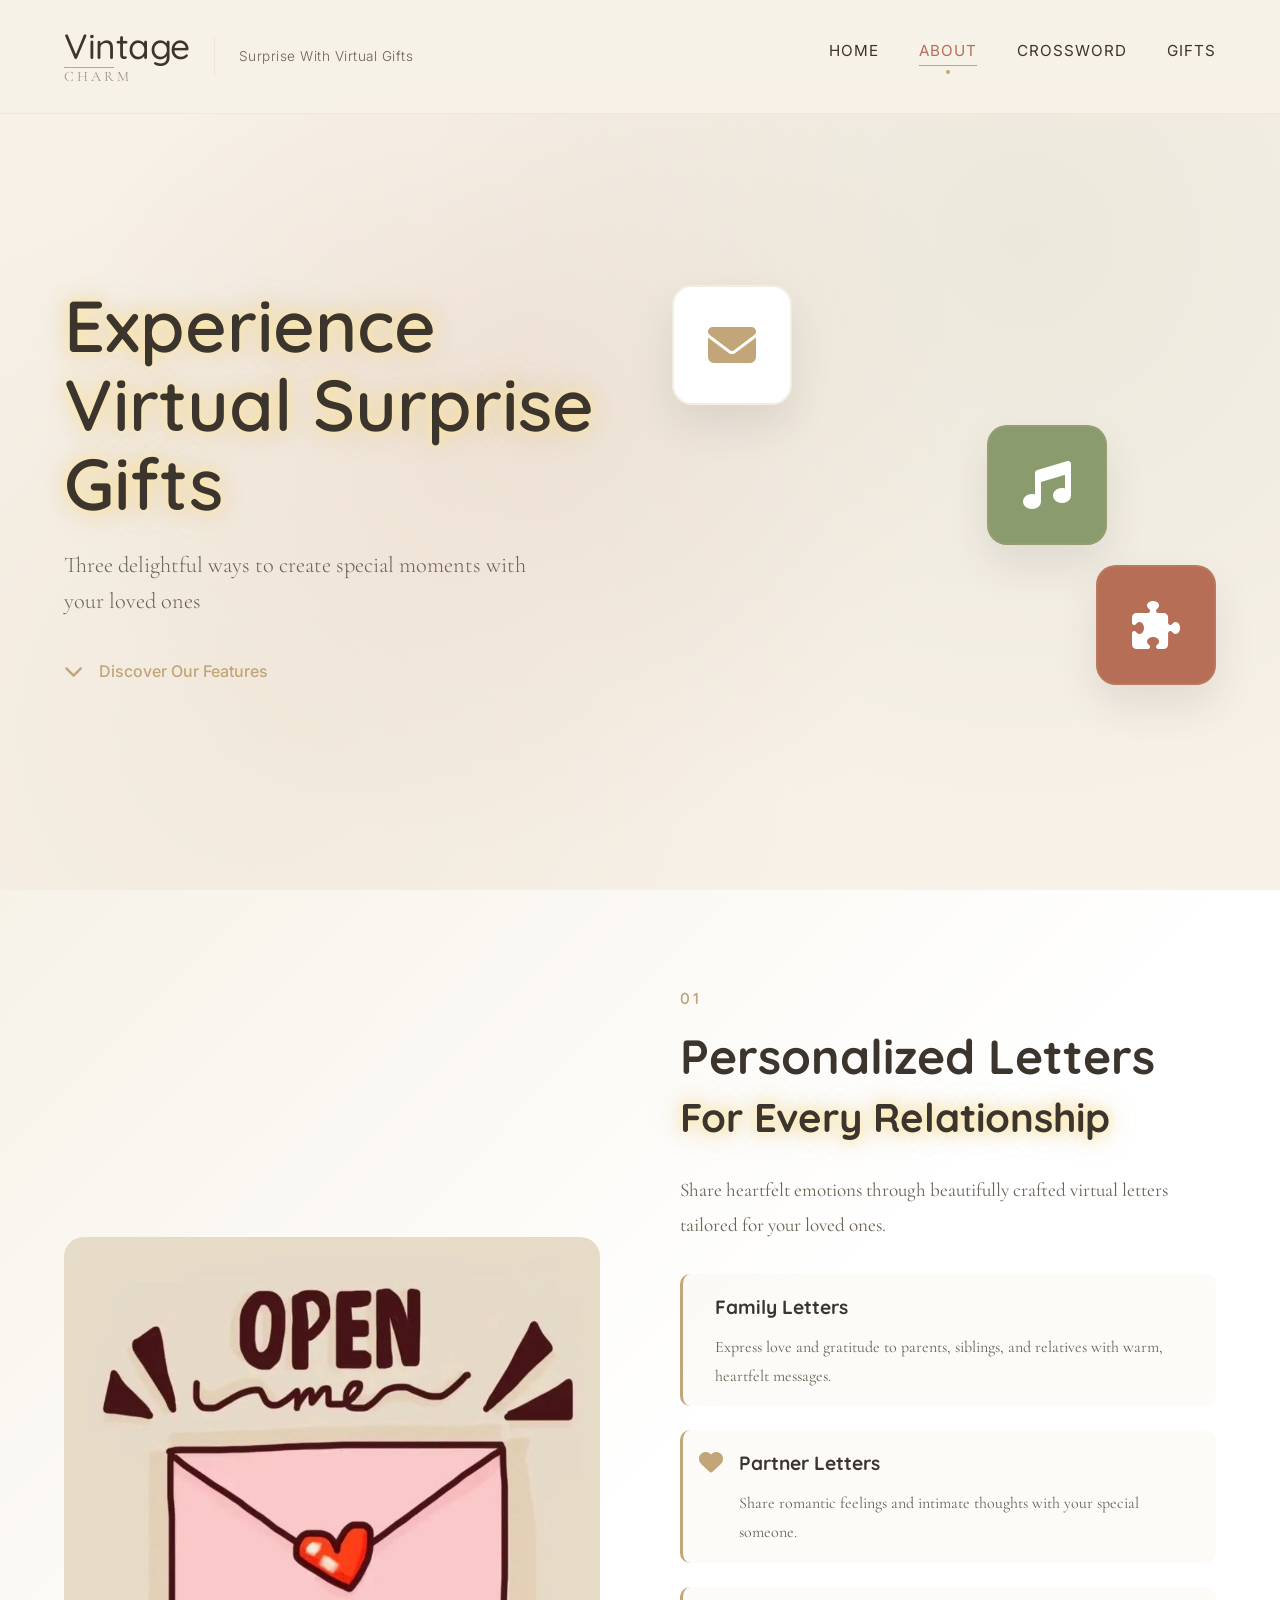
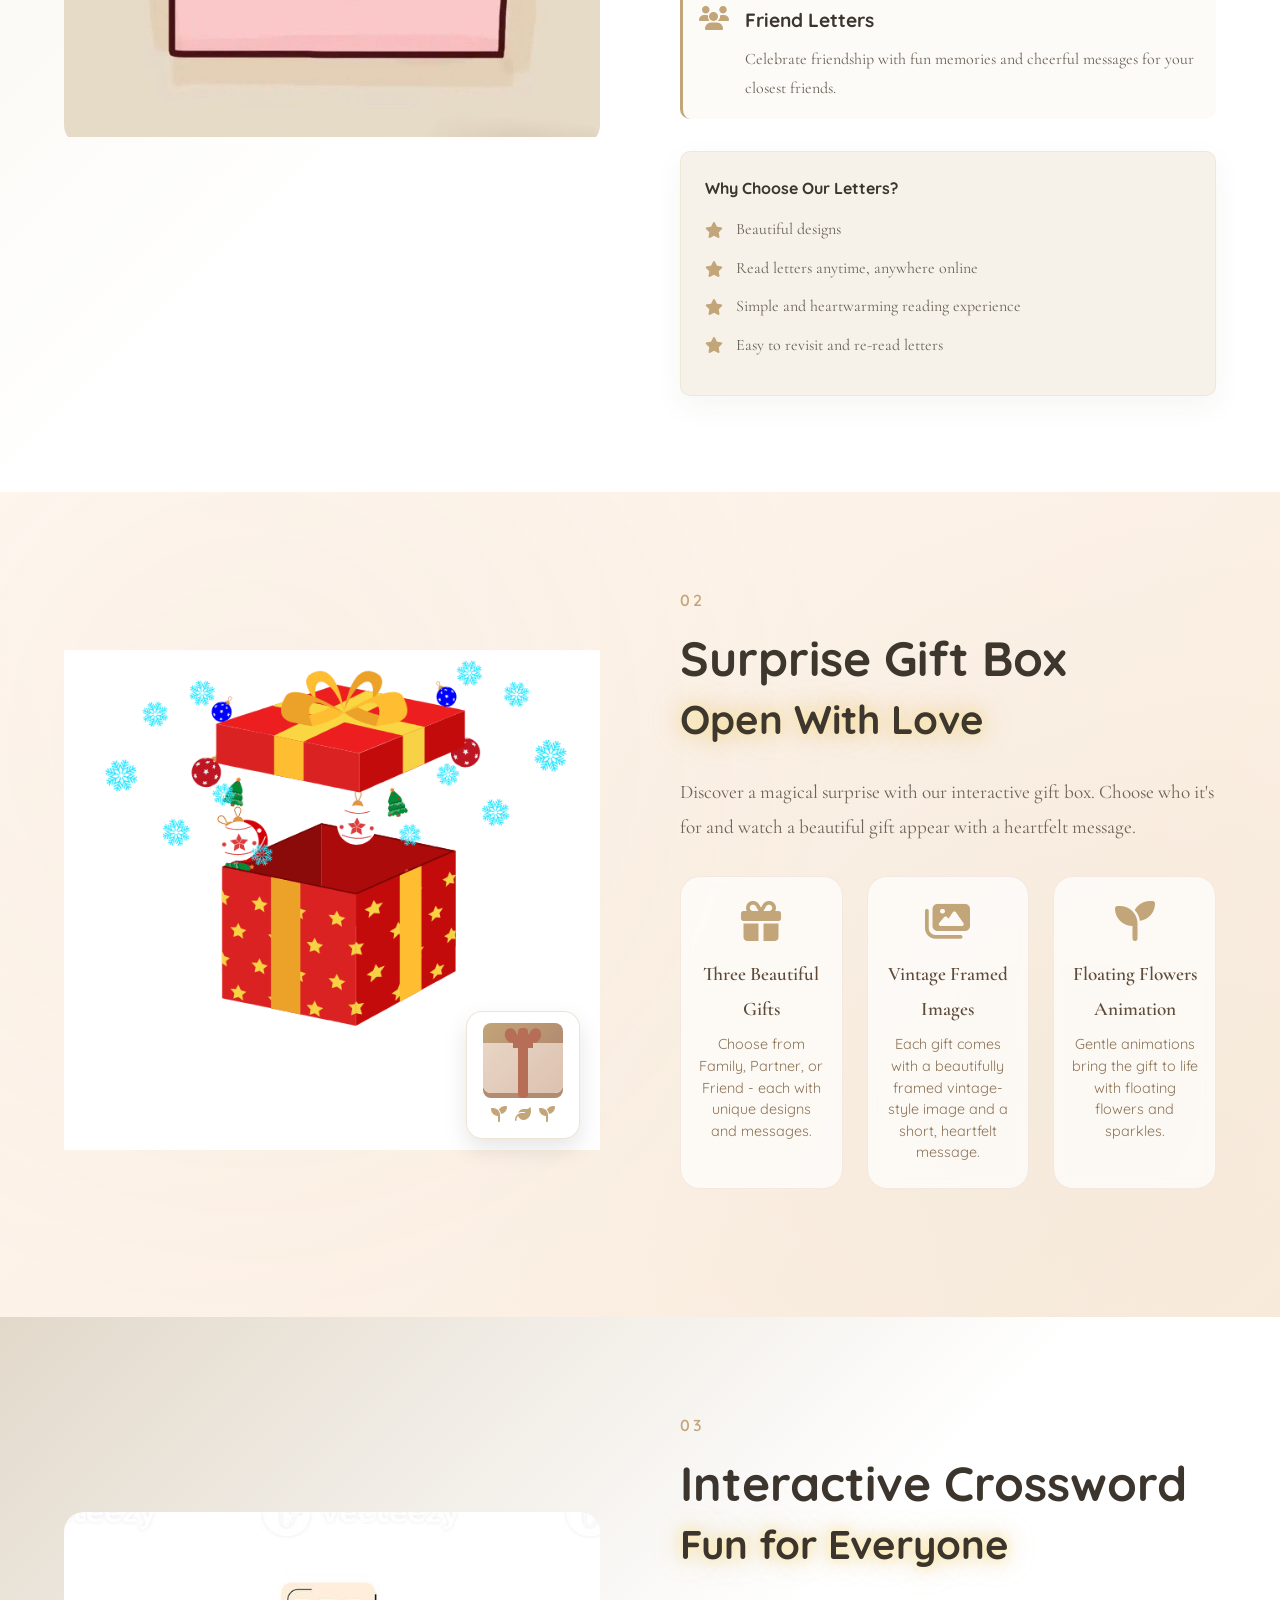
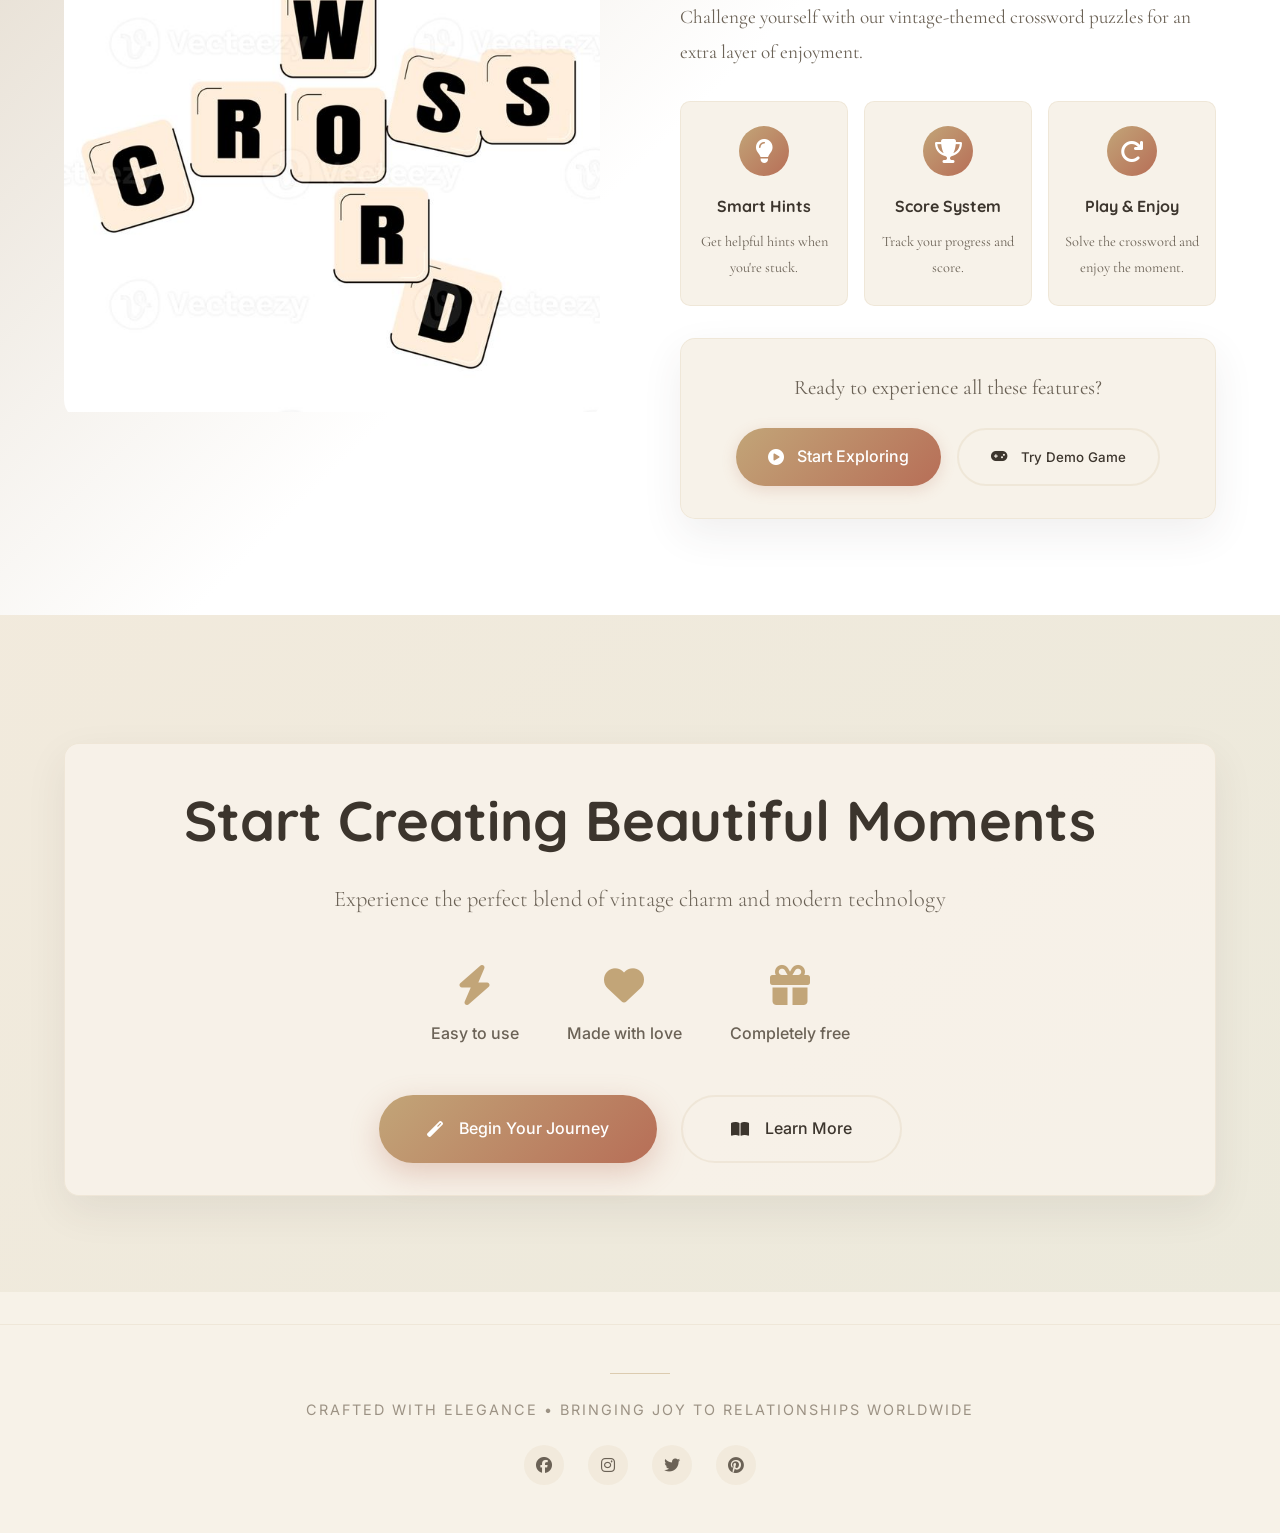
==== commit 66a5095f: "Commit Improvements" ====
--- a/about.html
+++ b/about.html
@@ -1,310 +1,387 @@
-<!DOCTYPE html>
+<!doctype html>
 <html lang="en">
-<head>
-    <meta charset="UTF-8">
-    <meta name="viewport" content="width=device-width, initial-scale=1.0">
+  <head>
+    <meta charset="UTF-8" />
+    <meta name="viewport" content="width=device-width, initial-scale=1.0" />
     <title>Vintage Charm - Experience Our Gifts</title>
-    <link rel="stylesheet" href="https://cdnjs.cloudflare.com/ajax/libs/font-awesome/6.4.0/css/all.min.css">
-    <link rel="preconnect" href="https://fonts.googleapis.com">
-    <link rel="preconnect" href="https://fonts.gstatic.com" crossorigin>
-    <link href="https://fonts.googleapis.com/css2?family=Cormorant+Garamond:wght@300;400;500;600&family=Inter:wght@300;400&display=swap" rel="stylesheet">
-    <link rel="stylesheet" href="css/about.css">
+    <link
+      rel="stylesheet"
+      href="https://cdnjs.cloudflare.com/ajax/libs/font-awesome/6.4.0/css/all.min.css"
+    />
+    <link rel="preconnect" href="https://fonts.googleapis.com" />
+    <link rel="preconnect" href="https://fonts.gstatic.com" crossorigin />
+    <link
+      href="https://fonts.googleapis.com/css2?family=Cormorant+Garamond:wght@300;400;500;600&family=Inter:wght@300;400&display=swap"
+      rel="stylesheet"
+    />
+    <link rel="stylesheet" href="css/about.css" />
     <style>
-        @import url('https://fonts.googleapis.com/css2?family=Quicksand:wght@400;500;600&display=swap');
+      @import url("https://fonts.googleapis.com/css2?family=Quicksand:wght@400;500;600&display=swap");
     </style>
-</head>
-<body>
-   
-    
+  </head>
+  <body>
     <!-- Navigation Bar -->
     <nav class="navbar">
-        <div class="nav-container">
-            <!-- Logo on Left -->
-            <div class="logo-container">
-                <div class="logo">
-                    <span class="logo-main">Vintage</span>
-                    <span class="logo-sub">Charm</span>
-                </div>
-                <div class="logo-divider"></div>
-                <div class="logo-tagline">Surprise With Virtual Gifts</div>
-            </div>
-
-            <!-- Navigation Links on Right -->
-            <div class="nav-right">
-                <div class="nav-links" id="navLinks">
-                    <a href="index.html" class="nav-link">
-                        <span class="nav-text">Home</span>
-                        <span class="nav-dot"></span>
-                    </a>
-                    <a href="gift.html" class="nav-link active">
-                        <span class="nav-text">About</span>
-                        <span class="nav-dot"></span>
-                    </a>
-                    <a href="game.html" class="nav-link">
-                        <span class="nav-text">Crossword</span>
-                        <span class="nav-dot"></span>
-                    </a>
-                     <a href="gifts.html" class="nav-link">
-                        <span class="nav-text">Gifts</span>
-                        <span class="nav-dot"></span>
-                    </a>
-                    
-                </div>
-
-                <!-- Mobile Menu Toggle -->
-                <button class="menu-toggle" id="menuToggle" aria-label="Toggle menu">
-                    <span class="menu-line"></span>
-                    <span class="menu-line"></span>
-                    <span class="menu-line"></span>
-                </button>
-            </div>
-        </div>
+      <div class="nav-container">
+        <!-- Logo on Left -->
+        <div class="logo-container">
+          <div class="logo">
+            <span class="logo-main">Vintage</span>
+            <span class="logo-sub">Charm</span>
+          </div>
+          <div class="logo-divider"></div>
+          <div class="logo-tagline">Surprise With Virtual Gifts</div>
+        </div>
+
+        <!-- Navigation Links on Right -->
+        <div class="nav-right">
+          <div class="nav-links" id="navLinks">
+            <a href="index.html" class="nav-link">
+              <span class="nav-text">Home</span>
+              <span class="nav-dot"></span>
+            </a>
+            <a href="gift.html" class="nav-link active">
+              <span class="nav-text">About</span>
+              <span class="nav-dot"></span>
+            </a>
+            <a href="game.html" class="nav-link">
+              <span class="nav-text">Crossword</span>
+              <span class="nav-dot"></span>
+            </a>
+            <a href="gifts.html" class="nav-link">
+              <span class="nav-text">Gifts</span>
+              <span class="nav-dot"></span>
+            </a>
+          </div>
+
+          <!-- Mobile Menu Toggle -->
+          <button class="menu-toggle" id="menuToggle" aria-label="Toggle menu">
+            <span class="menu-line"></span>
+            <span class="menu-line"></span>
+            <span class="menu-line"></span>
+          </button>
+        </div>
+      </div>
     </nav>
 
     <!-- Main Content -->
     <main class="main-content">
-        <!-- Hero Section -->
-        <section class="gift-hero">
-            <div class="hero-container">
-                <div class="hero-content">
-                    <h1 class="hero-title neon-text">Experience<br>Virtual Surprise Gifts</h1>
-                    <p class="hero-subtitle">Three delightful ways to create special moments with your loved ones</p>
-                    <div class="hero-scroll">
-                        <i class="fas fa-chevron-down"></i>
-                        <span>Discover Our Features</span>
-                    </div>
-                </div>
-                <div class="hero-visual">
-                    <div class="floating-envelope">
-                        <i class="fas fa-envelope"></i>
-                    </div>
-                    <div class="floating-music">
-                        <i class="fas fa-music"></i>
-                    </div>
-                    <div class="floating-puzzle">
-                        <i class="fas fa-puzzle-piece"></i>
-                    </div>
-                </div>
-            </div>
-        </section>
-
-        <!-- Letters Section -->
-        <section class="feature-section letters-section">
-            <div class="section-container">
-                <div class="feature-image">
-                    <div class="image-frame">
-                        <img src="images/virtual_letter_gifts.jpg" 
-                             alt="Vintage letters and envelopes" class="feature-img">
-                      
-                    </div>
-                </div>
-                <div class="feature-content">
-                    <div class="feature-number">01</div>
-                    <h2 class="feature-title">Personalized Letters<br><span class="neon-text">For Every Relationship</span></h2>
-                    <div class="feature-description">
-                        <p>Share heartfelt emotions through beautifully crafted virtual letters tailored for your loved ones.</p>
-                        
-                        <div class="feature-details">
-                            <div class="detail-item">
-                                <i class="fas fa-family"></i>
-                                <div>
-                                    <h4>Family Letters</h4>
-                                    <p>Express love and gratitude to parents, siblings, and relatives with warm, heartfelt messages.</p>
-                                </div>
-                            </div>
-                            <div class="detail-item">
-                                <i class="fas fa-heart"></i>
-                                <div>
-                                    <h4>Partner Letters</h4>
-                                    <p>Share romantic feelings and intimate thoughts with your special someone.</p>
-                                </div>
-                            </div>
-                            <div class="detail-item">
-                                <i class="fas fa-users"></i>
-                                <div>
-                                    <h4>Friend Letters</h4>
-                                    <p>Celebrate friendship with fun memories and cheerful messages for your closest friends.</p>
-                                </div>
-                            </div>
-                        </div>
-                    </div>
-                    
-                    <div class="feature-benefits">
-                        <h4>Why Choose Our Letters?</h4>
-                        <ul>
-                            <li><i class="fas fa-star"></i> Beautiful designs</li>
-                            <li><i class="fas fa-star"></i> Read letters anytime, anywhere online</li>
-                            <li><i class="fas fa-star"></i> Simple and heartwarming reading experience</li>
-                            <li><i class="fas fa-star"></i> Easy to revisit and re-read letters</li>
-                        </ul>
-                    </div>
-                </div>
-            </div>
-        </section>
-
-       <!-- Gift Box Section (Replacing Music Section) -->
-<section class="feature-section giftbox-section-alt">
-    <div class="section-container reverse">
-        <div class="feature-content">
+      <!-- Hero Section -->
+      <section class="gift-hero">
+        <div class="hero-container">
+          <div class="hero-content">
+            <h1 class="hero-title neon-text">
+              Experience<br />Virtual Surprise Gifts
+            </h1>
+            <p class="hero-subtitle">
+              Three delightful ways to create special moments with your loved
+              ones
+            </p>
+            <div class="hero-scroll">
+              <i class="fas fa-chevron-down"></i>
+              <span>Discover Our Features</span>
+            </div>
+          </div>
+          <div class="hero-visual">
+            <div class="floating-envelope">
+              <i class="fas fa-envelope"></i>
+            </div>
+            <div class="floating-music">
+              <i class="fas fa-music"></i>
+            </div>
+            <div class="floating-puzzle">
+              <i class="fas fa-puzzle-piece"></i>
+            </div>
+          </div>
+        </div>
+      </section>
+
+      <!-- Letters Section -->
+      <section class="feature-section letters-section">
+        <div class="section-container">
+          <div class="feature-image">
+            <div class="image-frame">
+              <img
+                src="images/virtual_letter_gifts.jpg"
+                alt="Vintage letters and envelopes"
+                class="feature-img"
+              />
+            </div>
+          </div>
+          <div class="feature-content">
+            <div class="feature-number">01</div>
+            <h2 class="feature-title">
+              Personalized Letters<br /><span class="neon-text"
+                >For Every Relationship</span
+              >
+            </h2>
+            <div class="feature-description">
+              <p>
+                Share heartfelt emotions through beautifully crafted virtual
+                letters tailored for your loved ones.
+              </p>
+
+              <div class="feature-details">
+                <div class="detail-item">
+                  <i class="fas fa-family"></i>
+                  <div>
+                    <h4>Family Letters</h4>
+                    <p>
+                      Express love and gratitude to parents, siblings, and
+                      relatives with warm, heartfelt messages.
+                    </p>
+                  </div>
+                </div>
+                <div class="detail-item">
+                  <i class="fas fa-heart"></i>
+                  <div>
+                    <h4>Partner Letters</h4>
+                    <p>
+                      Share romantic feelings and intimate thoughts with your
+                      special someone.
+                    </p>
+                  </div>
+                </div>
+                <div class="detail-item">
+                  <i class="fas fa-users"></i>
+                  <div>
+                    <h4>Friend Letters</h4>
+                    <p>
+                      Celebrate friendship with fun memories and cheerful
+                      messages for your closest friends.
+                    </p>
+                  </div>
+                </div>
+              </div>
+            </div>
+
+            <div class="feature-benefits">
+              <h4>Why Choose Our Letters?</h4>
+              <ul>
+                <li><i class="fas fa-star"></i> Beautiful designs</li>
+                <li>
+                  <i class="fas fa-star"></i> Read letters anytime, anywhere
+                  online
+                </li>
+                <li>
+                  <i class="fas fa-star"></i> Simple and heartwarming reading
+                  experience
+                </li>
+                <li>
+                  <i class="fas fa-star"></i> Easy to revisit and re-read
+                  letters
+                </li>
+              </ul>
+            </div>
+          </div>
+        </div>
+      </section>
+
+      <!-- Gift Box Section (Replacing Music Section) -->
+      <section class="feature-section giftbox-section-alt">
+        <div class="section-container reverse">
+          <div class="feature-content">
             <div class="feature-number">02</div>
-            <h2 class="feature-title">Surprise Gift Box<br><span class="neon-text">Open With Love</span></h2>
+            <h2 class="feature-title">
+              Surprise Gift Box<br /><span class="neon-text"
+                >Open With Love</span
+              >
+            </h2>
             <div class="feature-description">
-                <p>Discover a magical surprise with our interactive gift box. Choose who it's for and watch a beautiful gift appear with a heartfelt message.</p>
-                
-                <div class="giftbox-features">
-                    <div class="giftbox-feature">
-                        <i class="fas fa-gift"></i>
-                        <h4>Three Beautiful Gifts</h4>
-                        <p>Choose from Family, Partner, or Friend - each with unique designs and messages.</p>
-                    </div>
-                    <div class="giftbox-feature">
-                        <i class="fas fa-images"></i>
-                        <h4>Vintage Framed Images</h4>
-                        <p>Each gift comes with a beautifully framed vintage-style image and a short, heartfelt message.</p>
-                    </div>
-                    <div class="giftbox-feature">
-                        <i class="fas fa-seedling"></i>
-                        <h4>Floating Flowers Animation</h4>
-                        <p>Gentle animations bring the gift to life with floating flowers and sparkles.</p>
-                    </div>
-                </div>
-            </div>
-        </div>
-        
-        <div class="feature-image">
+              <p>
+                Discover a magical surprise with our interactive gift box.
+                Choose who it's for and watch a beautiful gift appear with a
+                heartfelt message.
+              </p>
+
+              <div class="giftbox-features">
+                <div class="giftbox-feature">
+                  <i class="fas fa-gift"></i>
+                  <h4>Three Beautiful Gifts</h4>
+                  <p>
+                    Choose from Family, Partner, or Friend - each with unique
+                    designs and messages.
+                  </p>
+                </div>
+                <div class="giftbox-feature">
+                  <i class="fas fa-images"></i>
+                  <h4>Vintage Framed Images</h4>
+                  <p>
+                    Each gift comes with a beautifully framed vintage-style
+                    image and a short, heartfelt message.
+                  </p>
+                </div>
+                <div class="giftbox-feature">
+                  <i class="fas fa-seedling"></i>
+                  <h4>Floating Flowers Animation</h4>
+                  <p>
+                    Gentle animations bring the gift to life with floating
+                    flowers and sparkles.
+                  </p>
+                </div>
+              </div>
+            </div>
+          </div>
+
+          <div class="feature-image">
             <div class="image-frame giftbox-frame">
-                <img src="images/gifts.gif" 
-                     alt="Beautiful gift box" class="feature-img">
-                
-                <!-- Decorative gift elements -->
-                <div class="giftbox-preview">
-                    <div class="mini-gift-box">
-                        <div class="mini-lid"></div>
-                        <div class="mini-base"></div>
-                        <div class="mini-ribbon"></div>
-                        <div class="mini-bow"></div>
-                    </div>
-                    <div class="preview-flowers">
-                        <i class="fas fa-seedling"></i>
-                        <i class="fas fa-leaf"></i>
-                        <i class="fas fa-seedling"></i>
-                    </div>
-                </div>
-            </div>
-        </div>
-    </div>
-</section>
-
-        <!-- Crossword Section -->
-        <section class="feature-section crossword-section" id="crossword-section">
-            <div class="section-container">
-                <div class="feature-image">
-                    <div class="image-frame puzzle-frame">
-                        <img src="images/crossword_game.jpg" 
-                             alt="Vintage puzzle and games" class="feature-img">
-                        
-                    </div>
-                </div>
-                <div class="feature-content">
-                    <div class="feature-number">03</div>
-                    <h2 class="feature-title">Interactive Crossword<br><span class="neon-text">Fun for Everyone</span></h2>
-                    <div class="feature-description">
-                        <p>Challenge yourself with our vintage-themed crossword puzzles for an extra layer of enjoyment.</p>
-                        
-                        
-                        <div class="game-features-grid">
-                            <div class="game-feature">
-                                <div class="game-icon">
-                                    <i class="fas fa-lightbulb"></i>
-                                </div>
-                                <h4>Smart Hints</h4>
-                                <p>Get helpful hints when you're stuck.</p>
-                            </div>
-                            <div class="game-feature">
-                                <div class="game-icon">
-                                    <i class="fas fa-trophy"></i>
-                                </div>
-                                <h4>Score System</h4>
-                                <p>Track your progress and score.</p>
-                            </div>
-                            <div class="game-feature">
-                                <div class="game-icon">
-                                    <i class="fas fa-redo"></i>
-                                </div>
-                                <h4>Play & Enjoy</h4>
-                                <p>Solve the crossword and enjoy the moment.</p>
-                            </div>
-                        </div>
-                    </div>
-                    
-                    <div class="cta-container">
-                        <p class="cta-text">Ready to experience all these features?</p>
-                        <div class="cta-buttons">
-                            <a href="index.html" class="cta-btn primary-btn">
-                                <i class="fas fa-play-circle"></i>
-                                <span>Start Exploring</span>
-                            </a>
-                            <button class="cta-btn secondary-btn" id="playDemo" onclick="window.location.href='game.html'">
-                                <i class="fas fa-gamepad"></i>
-                                <span>Try Demo Game</span>
-                            </button>
-                        </div>
-                    </div>
-                </div>
-            </div>
-        </section>
-
-
-        <!-- Final CTA -->
-        <section class="final-cta">
+              <img
+                src="images/gifts.gif"
+                alt="Beautiful gift box"
+                class="feature-img"
+              />
+
+              <!-- Decorative gift elements -->
+              <div class="giftbox-preview">
+                <div class="mini-gift-box">
+                  <div class="mini-lid"></div>
+                  <div class="mini-base"></div>
+                  <div class="mini-ribbon"></div>
+                  <div class="mini-bow"></div>
+                </div>
+                <div class="preview-flowers">
+                  <i class="fas fa-seedling"></i>
+                  <i class="fas fa-leaf"></i>
+                  <i class="fas fa-seedling"></i>
+                </div>
+              </div>
+            </div>
+          </div>
+        </div>
+      </section>
+
+      <!-- Crossword Section -->
+      <section class="feature-section crossword-section" id="crossword-section">
+        <div class="section-container">
+          <div class="feature-image">
+            <div class="image-frame puzzle-frame">
+              <img
+                src="images/crossword_game.jpg"
+                alt="Vintage puzzle and games"
+                class="feature-img"
+              />
+            </div>
+          </div>
+          <div class="feature-content">
+            <div class="feature-number">03</div>
+            <h2 class="feature-title">
+              Interactive Crossword<br /><span class="neon-text"
+                >Fun for Everyone</span
+              >
+            </h2>
+            <div class="feature-description">
+              <p>
+                Challenge yourself with our vintage-themed crossword puzzles for
+                an extra layer of enjoyment.
+              </p>
+
+              <div class="game-features-grid">
+                <div class="game-feature">
+                  <div class="game-icon">
+                    <i class="fas fa-lightbulb"></i>
+                  </div>
+                  <h4>Smart Hints</h4>
+                  <p>Get helpful hints when you're stuck.</p>
+                </div>
+                <div class="game-feature">
+                  <div class="game-icon">
+                    <i class="fas fa-trophy"></i>
+                  </div>
+                  <h4>Score System</h4>
+                  <p>Track your progress and score.</p>
+                </div>
+                <div class="game-feature">
+                  <div class="game-icon">
+                    <i class="fas fa-redo"></i>
+                  </div>
+                  <h4>Play & Enjoy</h4>
+                  <p>Solve the crossword and enjoy the moment.</p>
+                </div>
+              </div>
+            </div>
+
             <div class="cta-container">
-                <h2 class="cta-title">Start Creating Beautiful Moments</h2>
-                <p class="cta-subtitle">Experience the perfect blend of vintage charm and modern technology</p>
-                
-                <div class="cta-features">
-                    <div class="cta-feature">
-                        <i class="fas fa-bolt"></i>
-                        <p>Easy to use</p>
-                    </div>
-                    <div class="cta-feature">
-                        <i class="fas fa-heart"></i>
-                        <p>Made with love</p>
-                    </div>
-                    <div class="cta-feature">
-                        <i class="fas fa-gift"></i>
-                        <p>Completely free</p>
-                    </div>
-                </div>
-                
-                <div class="cta-actions">
-                    <a href="index.html" class="main-cta-btn">
-                        <i class="fas fa-magic"></i>
-                        <span>Begin Your Journey</span>
-                    </a>
-                    <a href="about.html" class="secondary-cta-btn">
-                        <i class="fas fa-book-open"></i>
-                        <span>Learn More</span>
-                    </a>
-                </div>
-            </div>
-        </section>
+              <p class="cta-text">Ready to experience all these features?</p>
+              <div class="cta-buttons">
+                <a href="index.html" class="cta-btn primary-btn">
+                  <i class="fas fa-play-circle"></i>
+                  <span>Start Exploring</span>
+                </a>
+                <button
+                  class="cta-btn secondary-btn"
+                  id="playDemo"
+                  onclick="window.location.href = 'game.html'"
+                >
+                  <i class="fas fa-gamepad"></i>
+                  <span>Try Demo Game</span>
+                </button>
+              </div>
+            </div>
+          </div>
+        </div>
+      </section>
+
+      <!-- Final CTA -->
+      <section class="final-cta">
+        <div class="cta-container">
+          <h2 class="cta-title">Start Creating Beautiful Moments</h2>
+          <p class="cta-subtitle">
+            Experience the perfect blend of vintage charm and modern technology
+          </p>
+
+          <div class="cta-features">
+            <div class="cta-feature">
+              <i class="fas fa-bolt"></i>
+              <p>Easy to use</p>
+            </div>
+            <div class="cta-feature">
+              <i class="fas fa-heart"></i>
+              <p>Made with love</p>
+            </div>
+            <div class="cta-feature">
+              <i class="fas fa-gift"></i>
+              <p>Completely free</p>
+            </div>
+          </div>
+
+          <div class="cta-actions">
+            <a href="index.html" class="main-cta-btn">
+              <i class="fas fa-magic"></i>
+              <span>Begin Your Journey</span>
+            </a>
+            <a href="about.html" class="secondary-cta-btn">
+              <i class="fas fa-book-open"></i>
+              <span>Learn More</span>
+            </a>
+          </div>
+        </div>
+      </section>
     </main>
 
     <!-- Vintage Footer -->
     <footer class="vintage-footer">
-        <div class="footer-content">
-            <div class="footer-line"></div>
-            <p class="footer-text">Crafted with elegance • Bringing joy to relationships worldwide</p>
-            <div class="social-icons">
-                <a href="https://www.facebook.com" class="social-icon"><i class="fab fa-facebook"></i></a>
-                <a href="https://www.instagram.com" class="social-icon"><i class="fab fa-instagram"></i></a>
-                <a href="https://twitter.com" class="social-icon"><i class="fab fa-twitter"></i></a>
-                <a href="https://pinterest.com" class="social-icon"><i class="fab fa-pinterest"></i></a>
-            </div>
-        </div>
+      <div class="footer-content">
+        <div class="footer-line"></div>
+        <p class="footer-text">
+          Crafted with elegance • Bringing joy to relationships worldwide
+        </p>
+        <div class="social-icons">
+          <a href="https://www.facebook.com" class="social-icon"
+            ><i class="fab fa-facebook"></i
+          ></a>
+          <a href="https://www.instagram.com" class="social-icon"
+            ><i class="fab fa-instagram"></i
+          ></a>
+          <a href="https://twitter.com" class="social-icon"
+            ><i class="fab fa-twitter"></i
+          ></a>
+          <a href="https://pinterest.com" class="social-icon"
+            ><i class="fab fa-pinterest"></i
+          ></a>
+        </div>
+      </div>
     </footer>
 
     <script src="js/about.js"></script>
-   
-</body>
-</html>+  </body>
+</html>
